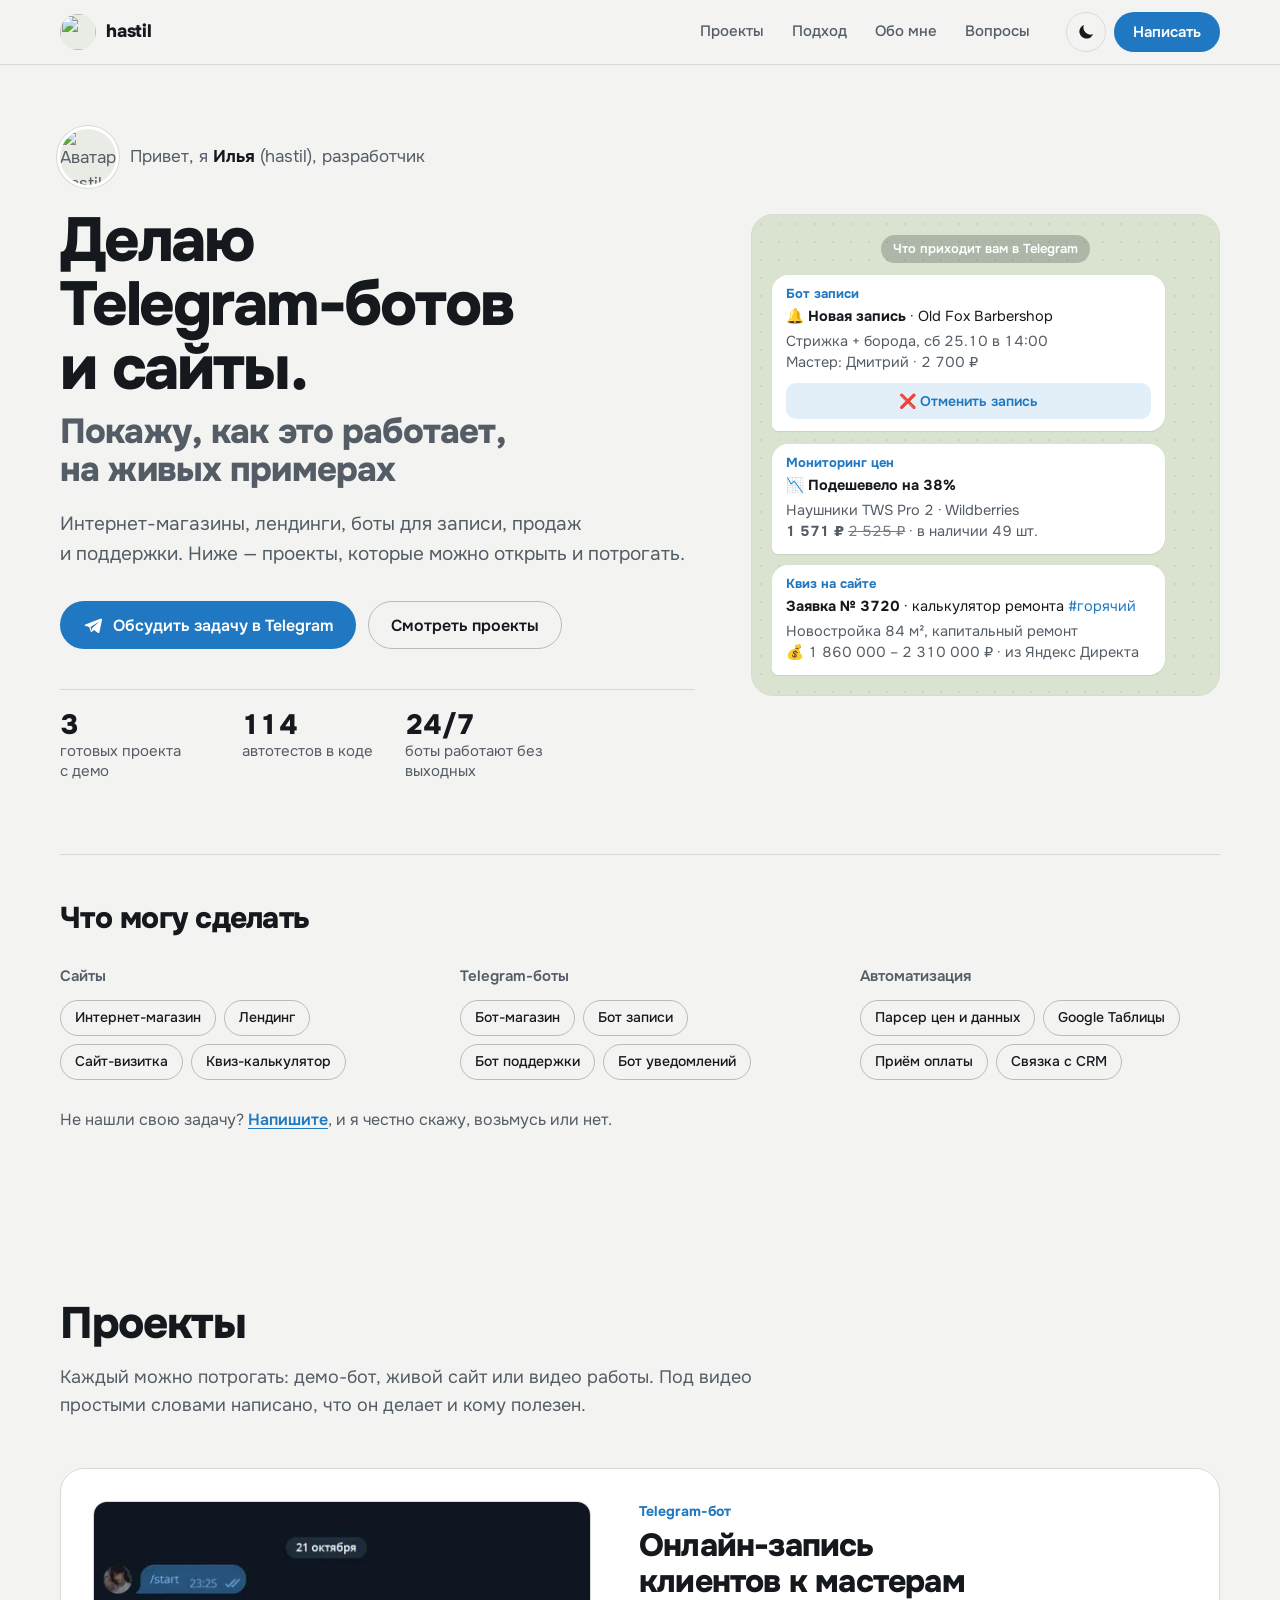
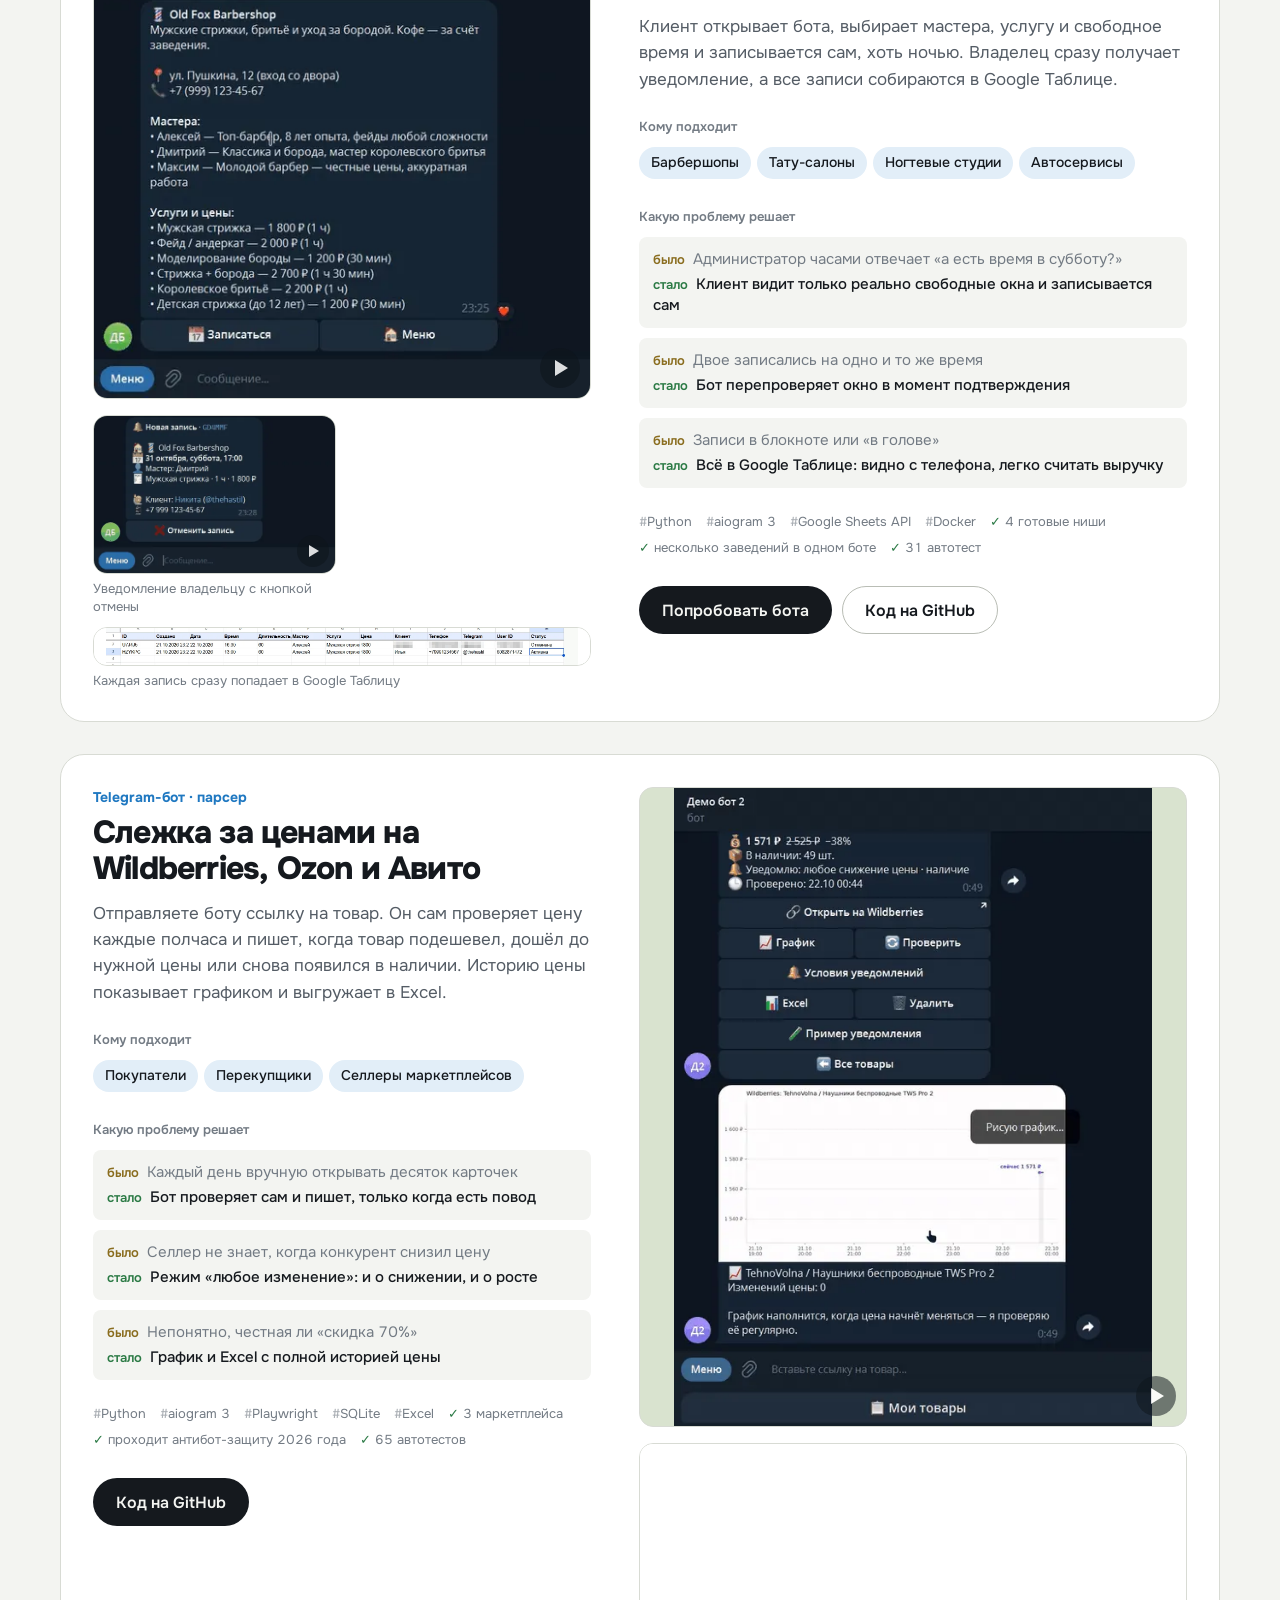
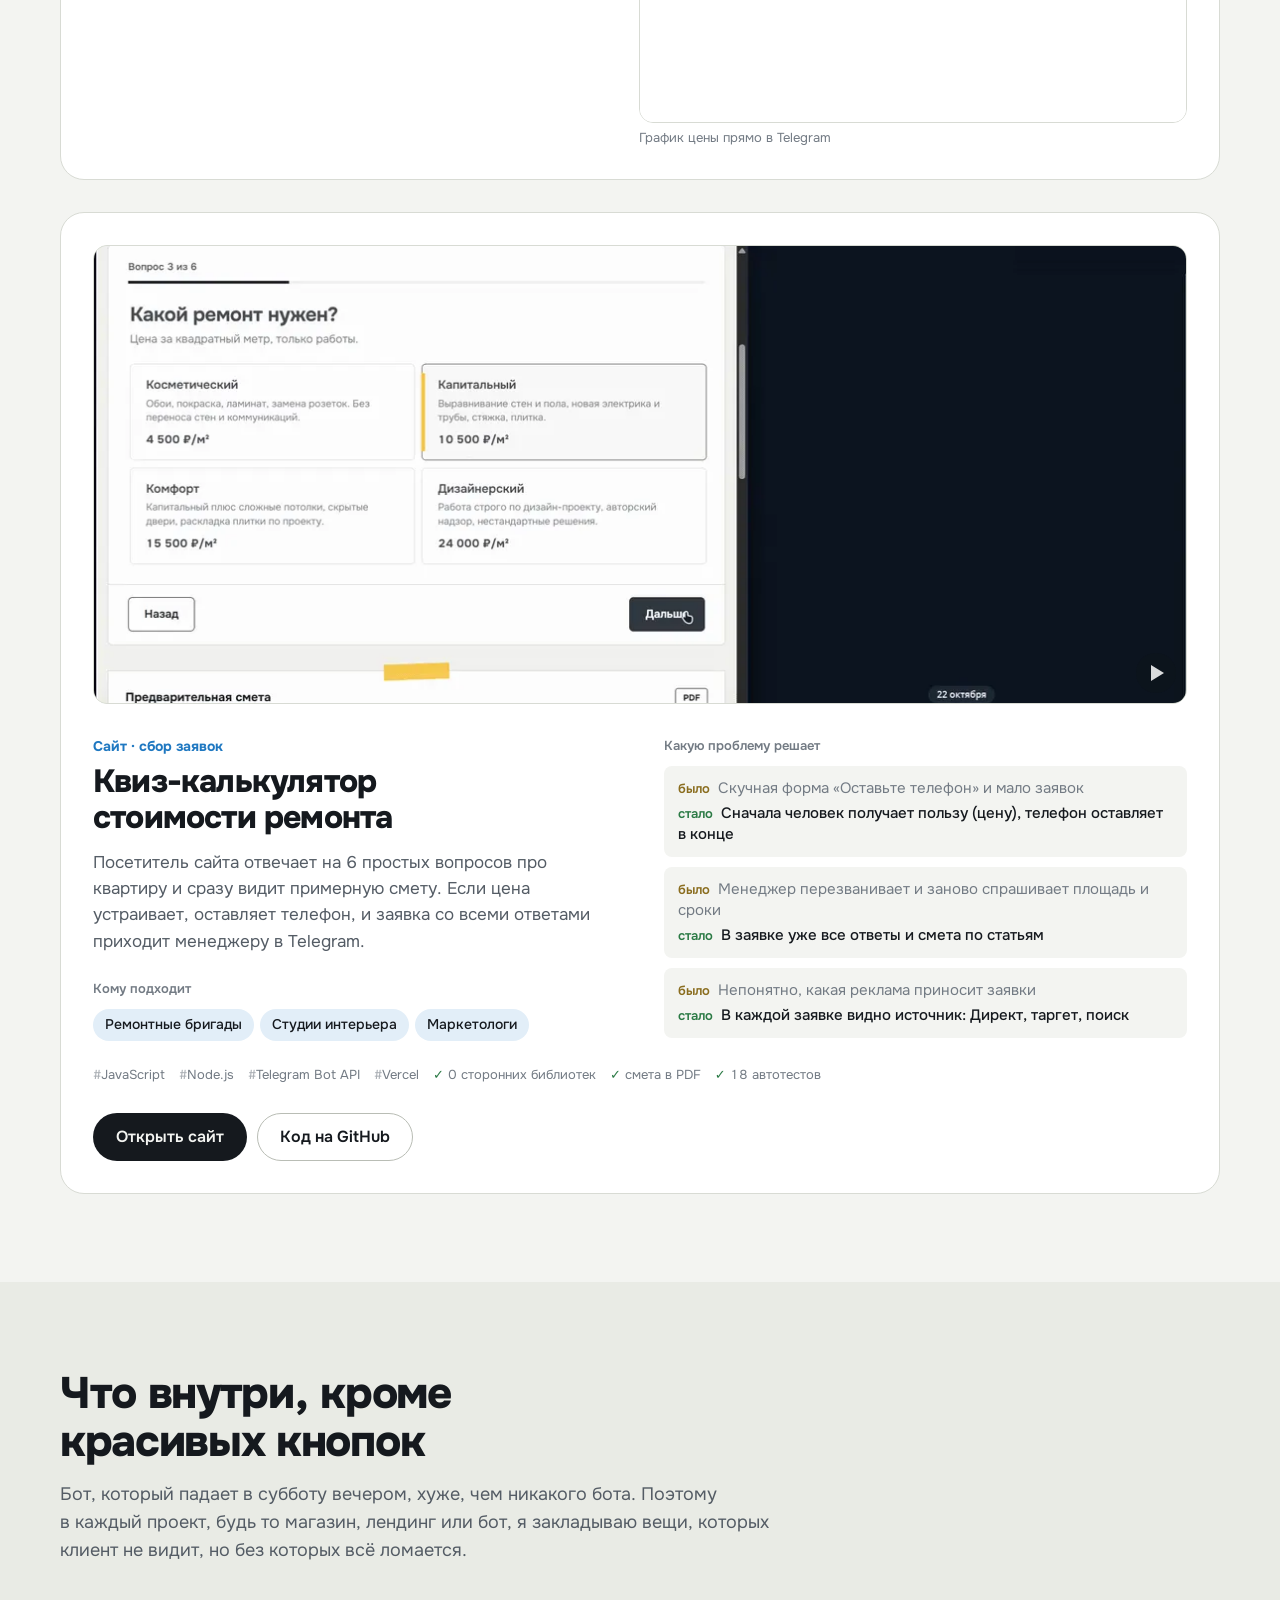
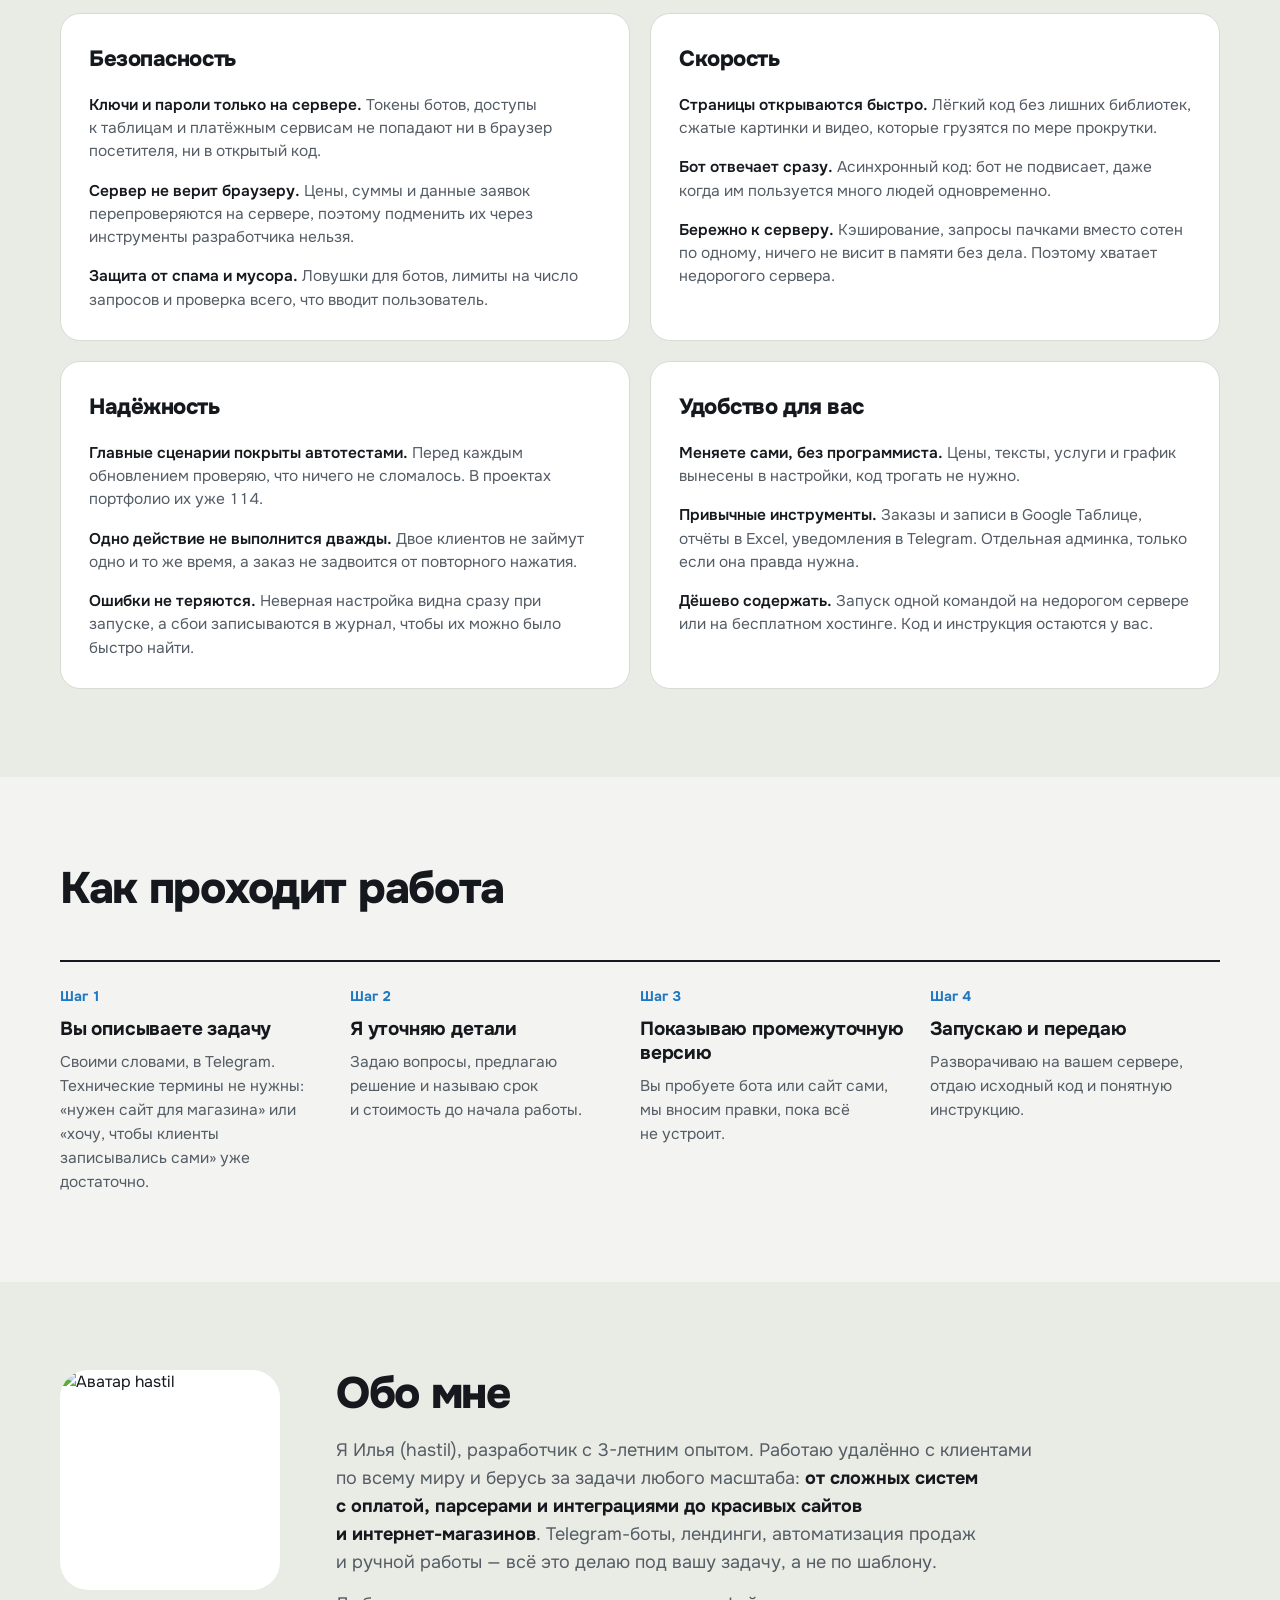
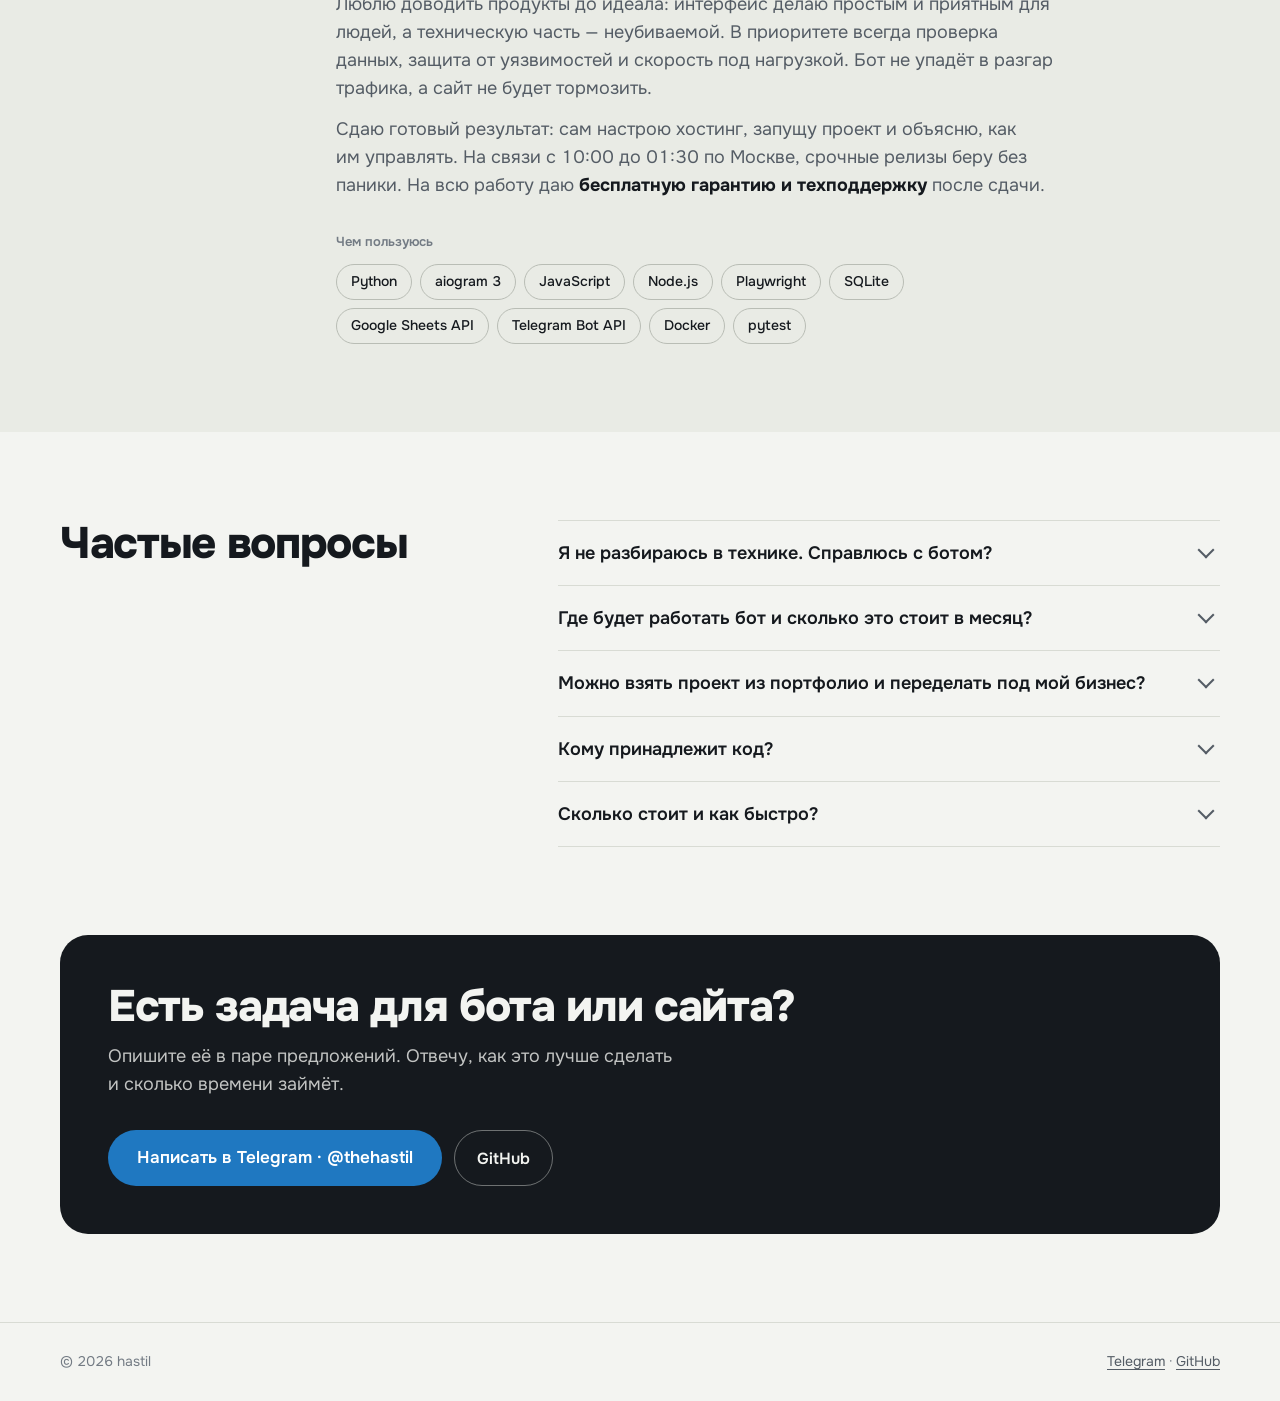
==== index.html @ c1250f4b "Портфолио: первая версия сайта Статичный сайт для GitHub Pages: первый экран, «Что могу сделать», пр" ====
<!doctype html>
<html lang="ru">
<head>
  <meta charset="utf-8">
  <meta name="viewport" content="width=device-width, initial-scale=1">
  <!-- GitHub Pages не даёт ставить заголовки, поэтому политика безопасности задаётся здесь.
       Скрипты, стили и шрифты только свои; картинки — свои и аватар с GitHub. -->
  <meta http-equiv="Content-Security-Policy" content="default-src 'self'; script-src 'self'; style-src 'self'; font-src 'self'; img-src 'self' https://avatars.githubusercontent.com data:; media-src 'self'; connect-src 'none'; object-src 'none'; base-uri 'self'; form-action 'none'">
  <meta name="referrer" content="strict-origin-when-cross-origin">

  <title>hastil — Telegram-боты и сайты на заказ</title>
  <meta name="description" content="Делаю Telegram-ботов и сайты под ключ: интернет-магазины, лендинги, боты для записи, продаж и поддержки, парсеры. Портфолио с живыми демо и исходным кодом.">
  <meta name="theme-color" content="#f3f4f1" media="(prefers-color-scheme: light)">
  <meta name="theme-color" content="#0f151c" media="(prefers-color-scheme: dark)">
  <meta name="color-scheme" content="light dark">
  <link rel="canonical" href="https://hastilkas.github.io/">
  <link rel="icon" href="favicon.svg" type="image/svg+xml">

  <meta property="og:type" content="website">
  <meta property="og:locale" content="ru_RU">
  <meta property="og:url" content="https://hastilkas.github.io/">
  <meta property="og:title" content="hastil — Telegram-боты и сайты на заказ">
  <meta property="og:description" content="Интернет-магазины, лендинги, боты для записи, продаж и поддержки. Проекты с живыми демо, которые можно открыть и потрогать.">
  <meta property="og:image" content="https://hastilkas.github.io/assets/img/og.png">
  <meta property="og:image:width" content="1200">
  <meta property="og:image:height" content="630">
  <meta name="twitter:card" content="summary_large_image">

  <script src="assets/js/theme.js"></script>
  <link rel="preload" href="assets/fonts/onest-cyrillic.woff2" as="font" type="font/woff2" crossorigin>
  <link rel="stylesheet" href="assets/css/style.css">
  <script src="assets/js/projects.js" defer></script>
  <script src="assets/js/main.js" defer></script>
</head>
<body>
  <a class="skip" href="#projects">Перейти к проектам</a>

  <header class="topbar">
    <div class="wrap topbar__inner">
      <a class="brand" href="#top" aria-label="hastil — в начало страницы">
        <img class="brand__avatar" src="https://avatars.githubusercontent.com/u/107832093?v=4&amp;s=96" width="36" height="36" alt="" decoding="async">
        <span>hastil</span>
      </a>
      <nav class="nav" aria-label="Разделы">
        <a href="#projects">Проекты</a>
        <a href="#approach">Подход</a>
        <a href="#about">Обо мне</a>
        <a href="#faq">Вопросы</a>
      </nav>
      <div class="topbar__actions">
        <button class="theme-toggle" type="button" aria-label="Переключить тему" title="Светлая / тёмная тема">
          <svg class="i-sun" viewBox="0 0 24 24" aria-hidden="true"><circle cx="12" cy="12" r="4.5"/><path d="M12 1.5v3M12 19.5v3M1.5 12h3M19.5 12h3M4.6 4.6l2.1 2.1M17.3 17.3l2.1 2.1M4.6 19.4l2.1-2.1M17.3 6.7l2.1-2.1"/></svg>
          <svg class="i-moon" viewBox="0 0 24 24" aria-hidden="true"><path d="M20.5 14.5A8.5 8.5 0 0 1 9.5 3.5a8.5 8.5 0 1 0 11 11z"/></svg>
        </button>
        <a class="btn btn--tg btn--sm" href="https://t.me/thehastil" target="_blank" rel="noopener">Написать</a>
      </div>
    </div>
  </header>

  <main id="top">
    <!-- ================= ПЕРВЫЙ ЭКРАН ================= -->
    <section class="hero wrap">
      <div class="hero__text">
        <p class="hero__hello">
          <img class="hero__avatar" src="https://avatars.githubusercontent.com/u/107832093?v=4&amp;s=160" width="56" height="56" alt="Аватар hastil на GitHub" decoding="async" fetchpriority="high">
          <span>Привет, я <b>Илья</b> (hastil), разработчик</span>
        </p>
        <h1>Делаю <span class="nowrap">Telegram-ботов</span> и&nbsp;сайты. <span class="hero__h1-note">Покажу, как это работает, на&nbsp;живых примерах</span></h1>
        <p class="hero__lead">Интернет-магазины, лендинги, боты для записи, продаж и&nbsp;поддержки. Ниже&nbsp;— проекты, которые можно открыть и&nbsp;потрогать.</p>
        <div class="hero__cta">
          <a class="btn btn--tg" href="https://t.me/thehastil" target="_blank" rel="noopener">
            <svg viewBox="0 0 24 24" aria-hidden="true"><path d="M21.4 4.2 2.9 11.3c-1.3.5-1.2 1.2-.2 1.5l4.7 1.5 1.8 5.6c.2.6.4.8.8.8.4 0 .6-.2.9-.5l2.3-2.2 4.8 3.5c.9.5 1.5.2 1.7-.8l3.1-14.6c.3-1.3-.5-1.9-1.4-1.5zM9 14.4l9.2-5.8c.4-.3.8-.1.5.2l-7.9 7.1-.3 3.3L9 14.4z"/></svg>
            Обсудить задачу в Telegram
          </a>
          <a class="btn btn--ghost" href="#projects">Смотреть проекты</a>
        </div>
        <ul class="hero__facts" aria-label="Коротко в цифрах">
          <li><b data-count="projects">3</b> <span data-label="projects">готовых проекта</span> с&nbsp;демо</li>
          <li><b data-count="tests">114</b> <span data-label="tests">автотестов</span> в&nbsp;коде</li>
          <li><b>24/7</b> боты работают без выходных</li>
        </ul>
      </div>

      <!-- Справа: что реально приходит владельцу бизнеса. Тексты взяты из проектов. -->
      <div class="hero__chat" aria-label="Примеры уведомлений, которые присылают мои проекты">
        <p class="chat__title">Что приходит вам в&nbsp;Telegram</p>
        <div class="bubble" data-from="Бот записи">
          <p><b>🔔 Новая запись</b> · Old Fox Barbershop</p>
          <p>Стрижка + борода, сб 25.10 в&nbsp;14:00<br>Мастер: Дмитрий · 2&nbsp;700&nbsp;₽</p>
          <span class="bubble__btn">❌ Отменить запись</span>
        </div>
        <div class="bubble" data-from="Мониторинг цен">
          <p><b>📉 Подешевело на&nbsp;38%</b></p>
          <p>Наушники TWS Pro 2 · Wildberries<br><b>1&nbsp;571&nbsp;₽</b> <s>2&nbsp;525&nbsp;₽</s> · в&nbsp;наличии 49&nbsp;шт.</p>
        </div>
        <div class="bubble" data-from="Квиз на сайте">
          <p><b>Заявка №&nbsp;3720</b> · калькулятор ремонта <span class="hash">#горячий</span></p>
          <p>Новостройка 84&nbsp;м², капитальный ремонт<br>💰 1&nbsp;860&nbsp;000 – 2&nbsp;310&nbsp;000&nbsp;₽ · из Яндекс Директа</p>
        </div>
      </div>
    </section>

    <!-- ================= ЧТО МОГУ СДЕЛАТЬ =================
         ✏️ Оставьте только то, что реально готовы делать. Новый пункт — ещё один <li>...</li>. -->
    <section class="services" aria-labelledby="services-title">
      <div class="wrap">
        <h2 id="services-title" class="services__title">Что могу сделать</h2>
        <div class="services__groups">
          <div class="services__group">
            <h3>Сайты</h3>
            <ul class="chips">
              <li>Интернет-магазин</li><li>Лендинг</li><li>Сайт-визитка</li><li>Квиз-калькулятор</li>
            </ul>
          </div>
          <div class="services__group">
            <h3>Telegram-боты</h3>
            <ul class="chips">
              <li>Бот-магазин</li><li>Бот записи</li><li>Бот поддержки</li><li>Бот уведомлений</li>
            </ul>
          </div>
          <div class="services__group">
            <h3>Автоматизация</h3>
            <ul class="chips">
              <li>Парсер цен и данных</li><li>Google Таблицы</li><li>Приём оплаты</li><li>Связка с CRM</li>
            </ul>
          </div>
        </div>
        <p class="services__note">Не нашли свою задачу? <a href="https://t.me/thehastil" target="_blank" rel="noopener">Напишите</a>, и&nbsp;я честно скажу, возьмусь или нет.</p>
      </div>
    </section>

    <!-- ================= ПРОЕКТЫ =================
         Карточки собираются из файла assets/js/projects.js.
         Чтобы добавить проект, допишите его туда — здесь ничего менять не нужно. -->
    <section class="section" id="projects" aria-labelledby="projects-title">
      <div class="wrap">
        <div class="section__head">
          <h2 id="projects-title">Проекты</h2>
          <p>Каждый можно потрогать: демо-бот, живой сайт или видео работы. Под видео простыми словами написано, что он делает и&nbsp;кому полезен.</p>
        </div>
        <div class="filters" role="group" aria-label="Фильтр проектов" hidden></div>
        <div class="projects" data-projects></div>
        <noscript>
          <p class="noscript">Список проектов показывается с&nbsp;помощью JavaScript. Все проекты также есть на&nbsp;<a href="https://github.com/hastilkas?tab=repositories">моём GitHub</a>.</p>
        </noscript>
      </div>
    </section>

    <!-- ================= ПОДХОД: как устроен любой мой проект =================
         ✏️ Пункты общие для всех проектов. Формулировки можно менять под себя. -->
    <section class="section section--alt" id="approach" aria-labelledby="approach-title">
      <div class="wrap">
        <div class="section__head">
          <h2 id="approach-title">Что внутри, кроме красивых кнопок</h2>
          <p>Бот, который падает в&nbsp;субботу вечером, хуже, чем никакого бота. Поэтому в&nbsp;каждый проект, будь то магазин, лендинг или бот, я&nbsp;закладываю вещи, которых клиент не&nbsp;видит, но&nbsp;без которых всё ломается.</p>
        </div>

        <div class="pillars">
          <article class="pillar">
            <h3>Безопасность</h3>
            <ul>
              <li><b>Ключи и&nbsp;пароли только на&nbsp;сервере.</b> Токены ботов, доступы к&nbsp;таблицам и&nbsp;платёжным сервисам не&nbsp;попадают ни&nbsp;в&nbsp;браузер посетителя, ни&nbsp;в&nbsp;открытый код.</li>
              <li><b>Сервер не&nbsp;верит браузеру.</b> Цены, суммы и&nbsp;данные заявок перепроверяются на&nbsp;сервере, поэтому подменить их через инструменты разработчика нельзя.</li>
              <li><b>Защита от&nbsp;спама и&nbsp;мусора.</b> Ловушки для ботов, лимиты на&nbsp;число запросов и&nbsp;проверка всего, что вводит пользователь.</li>
            </ul>
          </article>

          <article class="pillar">
            <h3>Скорость</h3>
            <ul>
              <li><b>Страницы открываются быстро.</b> Лёгкий код без лишних библиотек, сжатые картинки и&nbsp;видео, которые грузятся по&nbsp;мере прокрутки.</li>
              <li><b>Бот отвечает сразу.</b> Асинхронный код: бот не&nbsp;подвисает, даже когда им&nbsp;пользуется много людей одновременно.</li>
              <li><b>Бережно к&nbsp;серверу.</b> Кэширование, запросы пачками вместо сотен по&nbsp;одному, ничего не&nbsp;висит в&nbsp;памяти без дела. Поэтому хватает недорогого сервера.</li>
            </ul>
          </article>

          <article class="pillar">
            <h3>Надёжность</h3>
            <ul>
              <li><b>Главные сценарии покрыты автотестами.</b> Перед каждым обновлением проверяю, что ничего не&nbsp;сломалось. В&nbsp;проектах портфолио их&nbsp;уже <span data-count="tests">114</span>.</li>
              <li><b>Одно действие не&nbsp;выполнится дважды.</b> Двое клиентов не&nbsp;займут одно и&nbsp;то&nbsp;же время, а&nbsp;заказ не&nbsp;задвоится от&nbsp;повторного нажатия.</li>
              <li><b>Ошибки не&nbsp;теряются.</b> Неверная настройка видна сразу при запуске, а&nbsp;сбои записываются в&nbsp;журнал, чтобы их можно было быстро найти.</li>
            </ul>
          </article>

          <article class="pillar">
            <h3>Удобство для вас</h3>
            <ul>
              <li><b>Меняете сами, без программиста.</b> Цены, тексты, услуги и&nbsp;график вынесены в&nbsp;настройки, код трогать не&nbsp;нужно.</li>
              <li><b>Привычные инструменты.</b> Заказы и&nbsp;записи в&nbsp;Google Таблице, отчёты в&nbsp;Excel, уведомления в&nbsp;Telegram. Отдельная админка, только если она правда нужна.</li>
              <li><b>Дёшево содержать.</b> Запуск одной командой на&nbsp;недорогом сервере или на&nbsp;бесплатном хостинге. Код и&nbsp;инструкция остаются у&nbsp;вас.</li>
            </ul>
          </article>
        </div>
      </div>
    </section>

    <!-- ================= КАК ПРОХОДИТ РАБОТА =================
         ✏️ Проверьте, что шаги совпадают с тем, как вы реально работаете. -->
    <section class="section" id="process" aria-labelledby="process-title">
      <div class="wrap">
        <div class="section__head">
          <h2 id="process-title">Как проходит работа</h2>
        </div>
        <ol class="steps">
          <li><h3>Вы описываете задачу</h3><p>Своими словами, в&nbsp;Telegram. Технические термины не&nbsp;нужны: «нужен сайт для магазина» или «хочу, чтобы клиенты записывались сами» уже достаточно.</p></li>
          <li><h3>Я уточняю детали</h3><p>Задаю вопросы, предлагаю решение и&nbsp;называю срок и&nbsp;стоимость до&nbsp;начала работы.</p></li>
          <li><h3>Показываю промежуточную версию</h3><p>Вы пробуете бота или сайт сами, мы&nbsp;вносим правки, пока всё не&nbsp;устроит.</p></li>
          <li><h3>Запускаю и&nbsp;передаю</h3><p>Разворачиваю на&nbsp;вашем сервере, отдаю исходный код и&nbsp;понятную инструкцию.</p></li>
        </ol>
      </div>
    </section>

    <!-- ================= ОБО МНЕ =================
         ✏️ ВАШ ТЕКСТ. Замените абзацы внутри <div class="about__text"> на свои.
         Каждый абзац — в отдельном <p>...</p>. Жирный текст: <b>...</b>. -->
    <section class="section section--alt" id="about" aria-labelledby="about-title">
      <div class="wrap about">
        <img class="about__avatar" src="https://avatars.githubusercontent.com/u/107832093?v=4&amp;s=440" width="220" height="220" alt="Аватар hastil" loading="lazy" decoding="async">
        <div class="about__body">
          <h2 id="about-title">Обо мне</h2>
          <div class="about__text">
            <!-- ✏️ НАЧАЛО ТЕКСТА -->
            <p>Я Илья (hastil), разработчик с&nbsp;3-летним опытом. Работаю удалённо с&nbsp;клиентами по&nbsp;всему миру и&nbsp;берусь за&nbsp;задачи любого масштаба: <b>от&nbsp;сложных систем с&nbsp;оплатой, парсерами и&nbsp;интеграциями до&nbsp;красивых сайтов и&nbsp;<span class="nowrap">интернет-магазинов</span></b>. Telegram-боты, лендинги, автоматизация продаж и&nbsp;ручной работы&nbsp;— всё это делаю под вашу задачу, а&nbsp;не&nbsp;по&nbsp;шаблону.</p>
            <p>Люблю доводить продукты до&nbsp;идеала: интерфейс делаю простым и&nbsp;приятным для людей, а&nbsp;техническую часть&nbsp;— неубиваемой. В&nbsp;приоритете всегда проверка данных, защита от&nbsp;уязвимостей и&nbsp;скорость под нагрузкой. Бот не&nbsp;упадёт в&nbsp;разгар трафика, а&nbsp;сайт не&nbsp;будет тормозить.</p>
            <p>Сдаю готовый результат: сам настрою хостинг, запущу проект и&nbsp;объясню, как им&nbsp;управлять. На&nbsp;связи с&nbsp;10:00 до&nbsp;01:30 по&nbsp;Москве, срочные релизы беру без паники. На&nbsp;всю работу даю <b>бесплатную гарантию и&nbsp;техподдержку</b> после сдачи.</p>
            <!-- ✏️ КОНЕЦ ТЕКСТА -->
          </div>
          <p class="about__label">Чем пользуюсь</p>
          <ul class="chips" aria-label="Технологии">
            <li>Python</li><li>aiogram 3</li><li>JavaScript</li><li>Node.js</li><li>Playwright</li><li>SQLite</li><li>Google Sheets API</li><li>Telegram Bot API</li><li>Docker</li><li>pytest</li>
          </ul>
        </div>
      </div>
    </section>

    <!-- ================= ВОПРОСЫ =================
         ✏️ Ответы можно поменять. Новый вопрос — скопируйте блок <details>...</details>. -->
    <section class="section" id="faq" aria-labelledby="faq-title">
      <div class="wrap faq">
        <h2 id="faq-title">Частые вопросы</h2>
        <div class="faq__list">
          <details>
            <summary>Я не разбираюсь в технике. Справлюсь с ботом?</summary>
            <p>Да. Бот управляется кнопками прямо в&nbsp;Telegram, записи лежат в&nbsp;обычной Google Таблице, отчёты открываются в&nbsp;Excel. Покажу, как всё устроено, и&nbsp;оставлю инструкцию.</p>
          </details>
          <details>
            <summary>Где будет работать бот и сколько это стоит в месяц?</summary>
            <p>На&nbsp;арендованном сервере (VPS). Боту записи хватает самого дешёвого тарифа, мониторингу цен нужен сервер от&nbsp;1&nbsp;ГБ памяти. Сайт-квиз можно разместить бесплатно на&nbsp;Vercel.</p>
          </details>
          <details>
            <summary>Можно взять проект из портфолио и переделать под мой бизнес?</summary>
            <p>Да, так даже быстрее. Бот записи перенастраивается под другую нишу одним файлом с&nbsp;мастерами, услугами и&nbsp;графиком. В&nbsp;квизе меняются вопросы и&nbsp;цены в&nbsp;конфиге.</p>
          </details>
          <details>
            <summary>Кому принадлежит код?</summary>
            <p>Вам. После оплаты передаю исходный код и&nbsp;инструкцию по&nbsp;запуску. Посмотреть, как код написан, можно уже сейчас: у&nbsp;каждого проекта есть ссылка на&nbsp;GitHub.</p>
          </details>
          <details>
            <summary>Сколько стоит и как быстро?</summary>
            <p>Зависит от&nbsp;задачи. Напишите в&nbsp;Telegram, что нужно сделать, и&nbsp;после пары уточняющих вопросов я&nbsp;назову цену и&nbsp;срок.</p>
          </details>
        </div>
      </div>
    </section>

    <!-- ================= ФИНАЛЬНЫЙ ПРИЗЫВ ================= -->
    <section class="cta" aria-labelledby="cta-title">
      <div class="wrap cta__inner">
        <div>
          <h2 id="cta-title">Есть задача для бота или сайта?</h2>
          <p>Опишите её в&nbsp;паре предложений. Отвечу, как это лучше сделать и&nbsp;сколько времени займёт.</p>
        </div>
        <div class="cta__buttons">
          <a class="btn btn--tg btn--lg" href="https://t.me/thehastil" target="_blank" rel="noopener">Написать в Telegram · @thehastil</a>
          <a class="btn btn--ghost" href="https://github.com/hastilkas" target="_blank" rel="noopener">GitHub</a>
        </div>
      </div>
    </section>
  </main>

  <footer class="footer">
    <div class="wrap footer__inner">
      <span>© <span data-year>2026</span> hastil</span>
      <span><a href="https://t.me/thehastil" target="_blank" rel="noopener">Telegram</a> · <a href="https://github.com/hastilkas" target="_blank" rel="noopener">GitHub</a></span>
    </div>
  </footer>

  <dialog class="lightbox" aria-label="Просмотр изображения">
    <button class="lightbox__close" type="button" aria-label="Закрыть">✕</button>
    <img alt="">
    <p class="lightbox__caption"></p>
  </dialog>
</body>
</html>
---- assets/css/style.css ----
/* Портфолио hastil.
   Палитра из Telegram, где живут все проекты: светлый фон с бумажным оттенком,
   графитовый текст, синий Telegram для действий. Тёмная тема — под тёмный Telegram. */

@font-face {
  font-family: 'Onest';
  font-style: normal;
  font-weight: 400 800;
  font-display: swap;
  src: url('../fonts/onest-cyrillic.woff2') format('woff2');
  unicode-range: U+0301, U+0400-045F, U+0490-0491, U+04B0-04B1, U+2116;
}
@font-face {
  font-family: 'Onest';
  font-style: normal;
  font-weight: 400 800;
  font-display: swap;
  src: url('../fonts/onest-latin.woff2') format('woff2');
  unicode-range: U+0000-00FF, U+0131, U+0152-0153, U+02BB-02BC, U+02C6, U+02DA, U+02DC, U+0304, U+0308, U+0329, U+2000-206F, U+20AC, U+2122, U+2191, U+2193, U+2212, U+2215, U+FEFF, U+FFFD;
}

:root {
  --bg: #f3f4f1;
  --bg-alt: #e9ebe5;
  --surface: #ffffff;
  --ink: #15191e;
  --ink-2: #545c65;
  --ink-3: #737b84;
  --line: #d8dbd4;
  --line-strong: #b9bdb5;
  --tg: #1f78c1;
  --tg-hover: #1a68a8;
  --tg-soft: #e2eef8;
  --bubble: #ffffff;
  --bubble-out: #e1f3d2;
  --chat-bg: #d9e3cf;
  --ok: #2b7a45;
  --was: #8a6d1f;
  --marker: #f4c21b;
  --shadow: 0 1px 2px rgba(20, 25, 30, .06), 0 8px 24px -12px rgba(20, 25, 30, .18);

  --radius: 14px;
  --radius-sm: 8px;
  --font: 'Onest', system-ui, -apple-system, 'Segoe UI', Roboto, sans-serif;
  --ease: cubic-bezier(.2, .7, .2, 1);
  color-scheme: light;
}

@media (prefers-color-scheme: dark) {
  :root:not([data-theme="light"]) {
    --bg: #0f151c;
    --bg-alt: #131b24;
    --surface: #17212b;
    --ink: #e9eef3;
    --ink-2: #a3afbb;
    --ink-3: #8794a1;
    --line: #243140;
    --line-strong: #364657;
    --tg: #2b82c9;
    --tg-hover: #3a90d6;
    --tg-soft: #1b2d3f;
    --bubble: #22303f;
    --bubble-out: #2b5278;
    --chat-bg: #172331;
    --ok: #6cc88a;
    --was: #d9b45a;
    --shadow: 0 1px 2px rgba(0, 0, 0, .3), 0 10px 30px -12px rgba(0, 0, 0, .6);
    color-scheme: dark;
  }
}
:root[data-theme="dark"] {
  --bg: #0f151c;
  --bg-alt: #131b24;
  --surface: #17212b;
  --ink: #e9eef3;
  --ink-2: #a3afbb;
  --ink-3: #8794a1;
  --line: #243140;
  --line-strong: #364657;
  --tg: #2b82c9;
  --tg-hover: #3a90d6;
  --tg-soft: #1b2d3f;
  --bubble: #22303f;
  --bubble-out: #2b5278;
  --chat-bg: #172331;
  --ok: #6cc88a;
  --was: #d9b45a;
  --shadow: 0 1px 2px rgba(0, 0, 0, .3), 0 10px 30px -12px rgba(0, 0, 0, .6);
  color-scheme: dark;
}

/* ---------- база ---------- */

*, *::before, *::after { box-sizing: border-box; }

html { -webkit-text-size-adjust: 100%; scroll-behavior: smooth; scroll-padding-top: 80px; }
@media (prefers-reduced-motion: reduce) { html { scroll-behavior: auto; } }

body {
  margin: 0;
  background: var(--bg);
  color: var(--ink);
  font: 400 16px/1.55 var(--font);
  font-variant-numeric: tabular-nums;
  text-rendering: optimizeLegibility;
  -webkit-font-smoothing: antialiased;
  overflow-x: hidden;
}

h1, h2, h3, p, ul, ol, figure { margin: 0; }
ul, ol { padding: 0; list-style: none; }
img, video { display: block; max-width: 100%; height: auto; }
a { color: inherit; }
button { font: inherit; color: inherit; cursor: pointer; }
[hidden] { display: none !important; }
.nowrap { white-space: nowrap; }

:focus-visible { outline: 3px solid var(--tg); outline-offset: 3px; border-radius: 4px; }

.wrap { width: min(1160px, 100% - 32px); margin-inline: auto; }

.skip {
  position: absolute; left: 16px; top: -60px; z-index: 100;
  padding: 10px 16px; border-radius: var(--radius-sm);
  background: var(--ink); color: var(--bg); text-decoration: none; font-weight: 600;
}
.skip:focus { top: 12px; }

/* ---------- кнопки ---------- */

.btn {
  display: inline-flex; align-items: center; justify-content: center; gap: 10px;
  min-height: 48px; padding: 12px 22px;
  border: 1px solid transparent; border-radius: 999px;
  font-weight: 600; font-size: 16px; line-height: 1.2;
  text-decoration: none; white-space: nowrap;
  transition: background-color .2s var(--ease), border-color .2s var(--ease), transform .2s var(--ease);
}
.btn:active { transform: translateY(1px); }
.btn svg { width: 20px; height: 20px; fill: currentColor; flex: none; }
.btn--tg { background: var(--tg); color: #fff; }
.btn--tg:hover { background: var(--tg-hover); }
.btn--dark { background: var(--ink); color: var(--bg); }
.btn--dark:hover { background: var(--ink-2); }
.btn--ghost { border-color: var(--line-strong); color: var(--ink); background: transparent; }
.btn--ghost:hover { border-color: var(--ink); }
.btn--sm { min-height: 40px; padding: 8px 18px; font-size: 15px; }
.btn--lg { min-height: 56px; padding: 14px 28px; font-size: 17px; }

/* ---------- шапка ---------- */

.topbar {
  position: sticky; top: 0; z-index: 50;
  background: color-mix(in srgb, var(--bg) 86%, transparent);
  -webkit-backdrop-filter: saturate(1.4) blur(12px);
  backdrop-filter: saturate(1.4) blur(12px);
  border-bottom: 1px solid var(--line);
}
@supports not (background: color-mix(in srgb, red 50%, blue)) {
  .topbar { background: var(--bg); }
}
.topbar__inner { display: flex; align-items: center; gap: 24px; min-height: 64px; }

.brand { display: flex; align-items: center; gap: 10px; text-decoration: none; font-weight: 800; font-size: 18px; letter-spacing: -.01em; }
.brand__avatar { width: 36px; height: 36px; border-radius: 50%; background: var(--bg-alt); }

.nav { display: flex; gap: 4px; margin-left: auto; }
.nav a {
  padding: 8px 12px; border-radius: 999px;
  color: var(--ink-2); text-decoration: none; font-weight: 500; font-size: 15px;
}
.nav a:hover { color: var(--ink); background: var(--bg-alt); }

.topbar__actions { display: flex; align-items: center; gap: 8px; }

.theme-toggle {
  display: grid; place-items: center;
  width: 40px; height: 40px; padding: 0;
  border: 1px solid var(--line); border-radius: 50%; background: transparent;
}
.theme-toggle:hover { border-color: var(--line-strong); }
.theme-toggle svg { width: 20px; height: 20px; fill: none; stroke: var(--ink); stroke-width: 1.8; stroke-linecap: round; }
.theme-toggle .i-moon { fill: var(--ink); stroke: none; }
.i-sun { display: none; }
:root[data-theme="dark"] .i-sun { display: block; }
:root[data-theme="dark"] .i-moon { display: none; }
@media (prefers-color-scheme: dark) {
  :root:not([data-theme="light"]) .i-sun { display: block; }
  :root:not([data-theme="light"]) .i-moon { display: none; }
}

/* ---------- первый экран ---------- */

.hero {
  display: grid;
  grid-template-columns: minmax(0, 1.15fr) minmax(0, .85fr);
  gap: 56px;
  align-items: center;
  padding: 64px 0 72px;
}

.hero__hello { display: flex; align-items: center; gap: 14px; font-size: 17px; color: var(--ink-2); }
.hero__hello b { color: var(--ink); }
.hero__avatar { width: 56px; height: 56px; border-radius: 50%; background: var(--bg-alt); box-shadow: 0 0 0 3px var(--surface), 0 0 0 4px var(--line); }

.hero h1 {
  margin-top: 24px;
  font-size: clamp(36px, 5.2vw, 62px);
  line-height: 1.03;
  font-weight: 800;
  letter-spacing: -.035em;
  text-wrap: balance;
}
.hero__lead { margin-top: 20px; max-width: 50ch; font-size: clamp(17px, 1.6vw, 19px); color: var(--ink-2); text-wrap: pretty; }

.hero__cta { display: flex; flex-wrap: wrap; gap: 12px; margin-top: 32px; }

.hero__facts {
  display: flex; flex-wrap: wrap; gap: 12px 32px;
  margin-top: 40px; padding-top: 20px;
  border-top: 1px solid var(--line);
  color: var(--ink-2); font-size: 15px;
}
.hero__facts li { max-width: 15ch; line-height: 1.35; }
.hero__facts b { display: block; color: var(--ink); font-size: 28px; font-weight: 800; letter-spacing: -.02em; line-height: 1.1; }

.hero__h1-note { display: block; margin-top: 12px; color: var(--ink-2); font-size: .56em; line-height: 1.12; letter-spacing: -.025em; }

/* чат с уведомлениями */
.hero__chat {
  position: relative;
  display: flex; flex-direction: column; gap: 12px;
  padding: 20px;
  border-radius: 22px;
  border: 1px solid var(--line);
  background-color: var(--chat-bg);
  background-image: radial-gradient(color-mix(in srgb, var(--ink) 7%, transparent) 1px, transparent 1.5px);
  background-size: 18px 18px;
}
.chat__title {
  align-self: center;
  padding: 4px 12px; border-radius: 999px;
  background: color-mix(in srgb, var(--ink) 22%, transparent);
  color: #fff; font-size: 13px; font-weight: 600;
}
.bubble {
  position: relative;
  max-width: 92%;
  padding: 10px 14px 12px;
  border-radius: 16px 16px 16px 6px;
  background: var(--bubble);
  box-shadow: 0 1px 1px rgba(0, 0, 0, .08);
  font-size: 14.5px; line-height: 1.45;
}
.bubble::before {
  content: attr(data-from);
  display: block; margin-bottom: 2px;
  color: var(--tg); font-weight: 700; font-size: 13px;
}
.bubble p + p { margin-top: 4px; color: var(--ink-2); }
.bubble s { color: var(--ink-3); }
.bubble__btn {
  display: block; margin-top: 10px; padding: 8px;
  border-radius: 10px; background: var(--tg-soft); color: var(--tg);
  text-align: center; font-weight: 600; font-size: 14px;
}
.hash { color: var(--tg); }

@media (prefers-reduced-motion: no-preference) {
  .bubble { animation: pop .5s var(--ease) both; }
  .bubble:nth-child(2) { animation-delay: .1s; }
  .bubble:nth-child(3) { animation-delay: .45s; }
  .bubble:nth-child(4) { animation-delay: .8s; }
}
@keyframes pop {
  from { opacity: 0; transform: translateY(12px) scale(.98); }
  to { opacity: 1; transform: none; }
}

/* ---------- что могу сделать ---------- */

.services { padding: 0 0 80px; }
.services .wrap { padding-top: 40px; border-top: 1px solid var(--line); }
.services__title { font-size: clamp(24px, 2.6vw, 30px); font-weight: 800; letter-spacing: -.025em; }
.services__groups { display: grid; grid-template-columns: repeat(3, minmax(0, 1fr)); gap: 24px 40px; margin-top: 24px; }
.services__group h3 { margin-bottom: 12px; font-size: 15px; font-weight: 600; color: var(--ink-2); }
.services__note { margin-top: 28px; color: var(--ink-2); font-size: 16px; }
.services__note a { color: var(--tg); font-weight: 600; text-underline-offset: 3px; }

/* ---------- секции ---------- */

.section { padding: 88px 0; }
.section--alt { background: var(--bg-alt); }

.section__head { max-width: 720px; margin-bottom: 48px; }
.section__head h2, .faq h2, .about h2, .cta h2 {
  font-size: clamp(30px, 3.6vw, 44px);
  line-height: 1.08; font-weight: 800; letter-spacing: -.03em;
  text-wrap: balance;
}
.section__head p { margin-top: 16px; font-size: 18px; color: var(--ink-2); text-wrap: pretty; }

/* ---------- фильтр ---------- */

.filters { display: flex; flex-wrap: wrap; gap: 8px; margin: -24px 0 32px; }
.filter {
  min-height: 40px; padding: 8px 16px;
  border: 1px solid var(--line-strong); border-radius: 999px; background: transparent;
  font-weight: 500; font-size: 15px;
}
.filter:hover { border-color: var(--ink); }
.filter[aria-pressed="true"] { background: var(--ink); border-color: var(--ink); color: var(--bg); }

/* ---------- проекты ---------- */

.projects { display: flex; flex-direction: column; gap: 32px; }

.project {
  display: grid;
  grid-template-columns: minmax(0, 1fr) minmax(0, 1.1fr);
  gap: 48px;
  align-items: start;
  padding: 32px;
  border: 1px solid var(--line);
  border-radius: 24px;
  background: var(--surface);
}
.project--flip .project__visual { order: 2; }
.project--wide { grid-template-columns: minmax(0, 1fr); gap: 32px; }
.project--wide .project__visual { order: 0; }
.project--wide .project__body {
  display: grid;
  grid-template-columns: minmax(0, 1fr) minmax(0, 1fr);
  column-gap: 48px;
}
.project--wide .project__kind,
.project--wide .project__title,
.project--wide .project__simple { grid-column: 1; }
.project--wide .project__audience { grid-column: 1; }
.project--wide .results { grid-column: 2; grid-row: 1 / span 5; margin-top: 0; }
.project--wide .project__meta,
.project--wide .project__links { grid-column: 1 / -1; }

.project__visual { display: flex; flex-direction: column; gap: 16px; position: sticky; top: 88px; }
.project--wide .project__visual { position: static; }

.media {
  position: relative;
  overflow: hidden;
  border-radius: var(--radius);
  background: var(--chat-bg);
  border: 1px solid var(--line);
}
.media video, .media img { width: 100%; height: 100%; object-fit: cover; }
.media video { cursor: zoom-in; }
.media video:fullscreen { object-fit: contain; background: #000; cursor: auto; }
.project:not(.project--wide) > .project__visual > .media { max-height: 640px; }
.project:not(.project--wide) > .project__visual > .media video { object-fit: contain; }

.media__toggle {
  position: absolute; right: 10px; bottom: 10px;
  width: 40px; height: 40px; padding: 0;
  border: 0; border-radius: 50%;
  background: rgba(15, 21, 28, .62); color: #fff;
  opacity: .85; transition: opacity .2s;
}
.media__toggle:hover, .media__toggle:focus-visible { opacity: 1; }
.media__toggle::before {
  content: ''; display: block; margin: auto;
  width: 0; height: 0; margin-left: 15px;
  border-style: solid; border-width: 8px 0 8px 13px;
  border-color: transparent transparent transparent #fff;
}
.media__toggle[data-state="playing"]::before {
  width: 12px; height: 14px; margin-left: 14px;
  border: 0; border-left: 4px solid #fff; border-right: 4px solid #fff;
}
.media--small .media__toggle { width: 32px; height: 32px; right: 6px; bottom: 6px; }
.media--small .media__toggle::before { margin-left: 12px; border-width: 6px 0 6px 10px; }
.media--small .media__toggle[data-state="playing"]::before { width: 10px; height: 12px; margin-left: 11px; border-width: 0 3px; }

.media--zoom { cursor: zoom-in; }
.media--zoom img { transition: transform .4s var(--ease); }
.media--zoom:hover img { transform: scale(1.02); }

.gallery { display: grid; grid-template-columns: repeat(auto-fit, minmax(180px, 1fr)); gap: 12px; }
.gallery__item--full { grid-column: 1 / -1; }
.gallery__item figcaption { margin-top: 6px; font-size: 13px; color: var(--ink-3); line-height: 1.35; }
.gallery .media img { object-fit: contain; background: #fff; }

.project__kind { color: var(--tg); font-weight: 700; font-size: 14px; }
.project__title {
  margin-top: 6px;
  font-size: clamp(24px, 2.6vw, 32px); line-height: 1.12;
  font-weight: 800; letter-spacing: -.025em; text-wrap: balance;
}
.project__simple { margin-top: 14px; font-size: 17px; color: var(--ink-2); text-wrap: pretty; }

.project__label { display: block; margin-bottom: 10px; font-size: 13px; font-weight: 600; color: var(--ink-3); }

.project__audience { margin-top: 24px; }
.tags { display: flex; flex-wrap: wrap; gap: 6px; }
.tag {
  padding: 5px 12px; border-radius: 999px;
  background: var(--tg-soft); color: var(--ink);
  font-size: 14px; font-weight: 500;
}

.results { margin-top: 28px; }
.results ul { display: flex; flex-direction: column; gap: 10px; }
.results li {
  display: grid; gap: 4px;
  padding: 12px 14px;
  border-radius: var(--radius-sm);
  background: var(--bg);
  font-size: 15px; line-height: 1.4;
}
.results__before { color: var(--ink-3); }
.results__before::before { content: 'было  '; white-space: pre; font-weight: 600; color: var(--was); font-size: 13px; }
.results__after { color: var(--ink); font-weight: 500; }
.results__after::before { content: 'стало  '; white-space: pre; font-weight: 600; color: var(--ok); font-size: 13px; }

.project__meta { margin-top: 24px; }
.tech { display: flex; flex-wrap: wrap; gap: 6px 14px; font-size: 13px; color: var(--ink-3); }
.tech li::before { content: '#'; opacity: .6; }
.tech .tech__fact::before { content: '✓ '; opacity: 1; color: var(--ok); }

.project__links { display: flex; flex-wrap: wrap; gap: 10px; margin-top: 28px; }

.noscript { padding: 20px; border-radius: var(--radius); background: var(--surface); }

/* ---------- подход ---------- */

.pillars { display: grid; grid-template-columns: repeat(2, minmax(0, 1fr)); gap: 20px; }
.pillar {
  padding: 28px;
  border-radius: 20px;
  background: var(--surface);
  border: 1px solid var(--line);
}
.pillar h3 { display: flex; align-items: center; gap: 10px; font-size: 22px; font-weight: 800; letter-spacing: -.02em; }
.pillar ul { display: flex; flex-direction: column; gap: 16px; margin-top: 18px; }
.pillar li { color: var(--ink-2); font-size: 15.5px; line-height: 1.5; }
.pillar li b { color: var(--ink); font-weight: 600; }

/* ---------- шаги ---------- */

.steps {
  display: grid; grid-template-columns: repeat(4, minmax(0, 1fr)); gap: 0;
  counter-reset: step;
  border-top: 2px solid var(--ink);
}
.steps li { position: relative; padding: 24px 24px 0 0; counter-increment: step; }
.steps li::before {
  content: 'Шаг ' counter(step);
  display: block; margin-bottom: 10px;
  color: var(--tg); font-size: 14px; font-weight: 700;
}
.steps h3 { font-size: 19px; line-height: 1.25; font-weight: 700; letter-spacing: -.01em; }
.steps p { margin-top: 8px; color: var(--ink-2); font-size: 15.5px; }

/* ---------- обо мне ---------- */

.about { display: grid; grid-template-columns: 220px minmax(0, 1fr); gap: 56px; align-items: start; }
.about__avatar { width: 220px; height: 220px; border-radius: 28px; background: var(--surface); object-fit: cover; }
.about__body { max-width: 720px; }
.about__text { margin-top: 20px; font-size: 18px; color: var(--ink-2); }
.about__text p + p { margin-top: 14px; }
.about__text b { color: var(--ink); }
.about__label { margin-top: 32px; margin-bottom: 12px; font-size: 13px; font-weight: 600; color: var(--ink-3); }
.chips { display: flex; flex-wrap: wrap; gap: 8px; }
.chips li {
  padding: 6px 14px; border-radius: 999px;
  border: 1px solid var(--line-strong);
  font-size: 14px; font-weight: 500;
}

/* ---------- вопросы ---------- */

.faq { display: grid; grid-template-columns: minmax(0, .8fr) minmax(0, 1.2fr); gap: 56px; align-items: start; }
.faq__list { border-top: 1px solid var(--line); }
.faq details { border-bottom: 1px solid var(--line); }
.faq summary {
  position: relative;
  padding: 20px 44px 20px 0;
  font-size: 18px; font-weight: 600; line-height: 1.35;
  cursor: pointer; list-style: none;
}
.faq summary::-webkit-details-marker { display: none; }
.faq summary::after {
  content: ''; position: absolute; right: 8px; top: 50%;
  width: 12px; height: 12px; margin-top: -9px;
  border-right: 2px solid var(--ink-2); border-bottom: 2px solid var(--ink-2);
  transform: rotate(45deg); transition: transform .2s var(--ease);
}
.faq details[open] summary::after { transform: rotate(-135deg); margin-top: -3px; }
.faq summary:hover { color: var(--tg); }
.faq details p { padding: 0 44px 22px 0; color: var(--ink-2); font-size: 16.5px; }

/* ---------- финальный призыв ---------- */

.cta { padding: 0 0 88px; }
.cta__inner {
  display: flex; align-items: center; justify-content: space-between; gap: 32px; flex-wrap: wrap;
  padding: 48px;
  border-radius: 28px;
  background: var(--ink); color: var(--bg);
}
.cta__inner p { margin-top: 12px; font-size: 18px; opacity: .78; max-width: 48ch; }
.cta__buttons { display: flex; flex-wrap: wrap; gap: 12px; }
.cta .btn--ghost { color: var(--bg); border-color: color-mix(in srgb, var(--bg) 40%, transparent); }
.cta .btn--ghost:hover { border-color: var(--bg); }

/* ---------- подвал ---------- */

.footer { border-top: 1px solid var(--line); padding: 28px 0; color: var(--ink-3); font-size: 14px; }
.footer__inner { display: flex; justify-content: space-between; gap: 16px; flex-wrap: wrap; }
.footer a { color: var(--ink-2); text-underline-offset: 3px; }
.footer a:hover { color: var(--ink); }

/* ---------- лайтбокс ---------- */

.lightbox {
  width: min(1200px, 100% - 32px); max-height: calc(100% - 32px);
  padding: 16px; border: 0; border-radius: 16px;
  background: var(--surface); color: var(--ink);
}
.lightbox::backdrop { background: rgba(8, 12, 16, .78); }
.lightbox img { width: 100%; height: auto; max-height: calc(100vh - 140px); object-fit: contain; border-radius: 8px; background: #fff; }
.lightbox__caption { margin-top: 10px; color: var(--ink-2); font-size: 15px; }
.lightbox__close {
  position: sticky; top: 0; float: right; z-index: 1;
  width: 40px; height: 40px; margin: -4px -4px 8px 8px;
  border: 1px solid var(--line); border-radius: 50%; background: var(--surface);
  font-size: 16px;
}

/* ---------- адаптив ---------- */

@media (max-width: 1020px) {
  .hero { grid-template-columns: minmax(0, 1fr); gap: 40px; padding-top: 40px; }
  .hero__chat { max-width: 520px; }
  /* На узком экране: сначала название и суть, потом видео, потом подробности */
  .project, .project--wide { display: flex; flex-direction: column; gap: 0; }
  .project__body, .project--wide .project__body { display: contents; }
  .project__kind, .project__title, .project__simple { order: 1; }
  .project__visual, .project--flip .project__visual, .project--wide .project__visual { order: 2; position: static; margin-top: 24px; }
  .project__audience, .results, .project__meta, .project__links { order: 3; }
  .project:not(.project--wide) > .project__visual > .media { max-width: 480px; max-height: 560px; }
  .project--wide .results { margin-top: 28px; }
  .steps { grid-template-columns: repeat(2, minmax(0, 1fr)); row-gap: 28px; }
  .faq { grid-template-columns: minmax(0, 1fr); gap: 24px; }
  .services__groups { grid-template-columns: minmax(0, 1fr); }
}

@media (max-width: 760px) {
  .nav { display: none; }
  .topbar__actions { margin-left: auto; }
  .section { padding: 64px 0; }
  .section__head { margin-bottom: 32px; }
  .section__head p { font-size: 17px; }
  .hero__cta .btn { flex: 1 1 100%; }
  .hero__facts { gap: 16px 24px; }
  .hero__facts b { font-size: 24px; }
  .project { padding: 20px; border-radius: 20px; }
  .project:not(.project--wide) > .project__visual > .media { max-height: 480px; }
  .pillars { grid-template-columns: minmax(0, 1fr); }
  .pillar { padding: 22px; }
  .steps { grid-template-columns: minmax(0, 1fr); }
  .steps li { padding-right: 0; }
  .about { grid-template-columns: minmax(0, 1fr); gap: 24px; }
  .about__avatar { width: 120px; height: 120px; border-radius: 22px; }
  .cta { padding-bottom: 64px; }
  .cta__inner { padding: 28px 22px; border-radius: 22px; }
  .cta__buttons, .cta__buttons .btn { width: 100%; }
  .btn { white-space: normal; text-align: center; }
  .faq summary { font-size: 17px; }
}

@media (max-width: 340px) {
  .brand span { display: none; }
}

/* ---------- печать: без лишнего ---------- */

@media print {
  .topbar, .theme-toggle, .media__toggle, .cta__buttons, .filters { display: none !important; }
  body { background: #fff; color: #000; }
  .section--alt, .project, .pillar { background: none; }
}

/* ---------- 404 ---------- */

.notfound { min-height: 100vh; display: flex; flex-direction: column; justify-content: center; align-items: flex-start; gap: 16px; }
.notfound h1 { font-size: clamp(36px, 6vw, 64px); font-weight: 800; letter-spacing: -.035em; line-height: 1.05; }
.notfound p:not(.project__kind) { color: var(--ink-2); font-size: 18px; margin-bottom: 8px; }
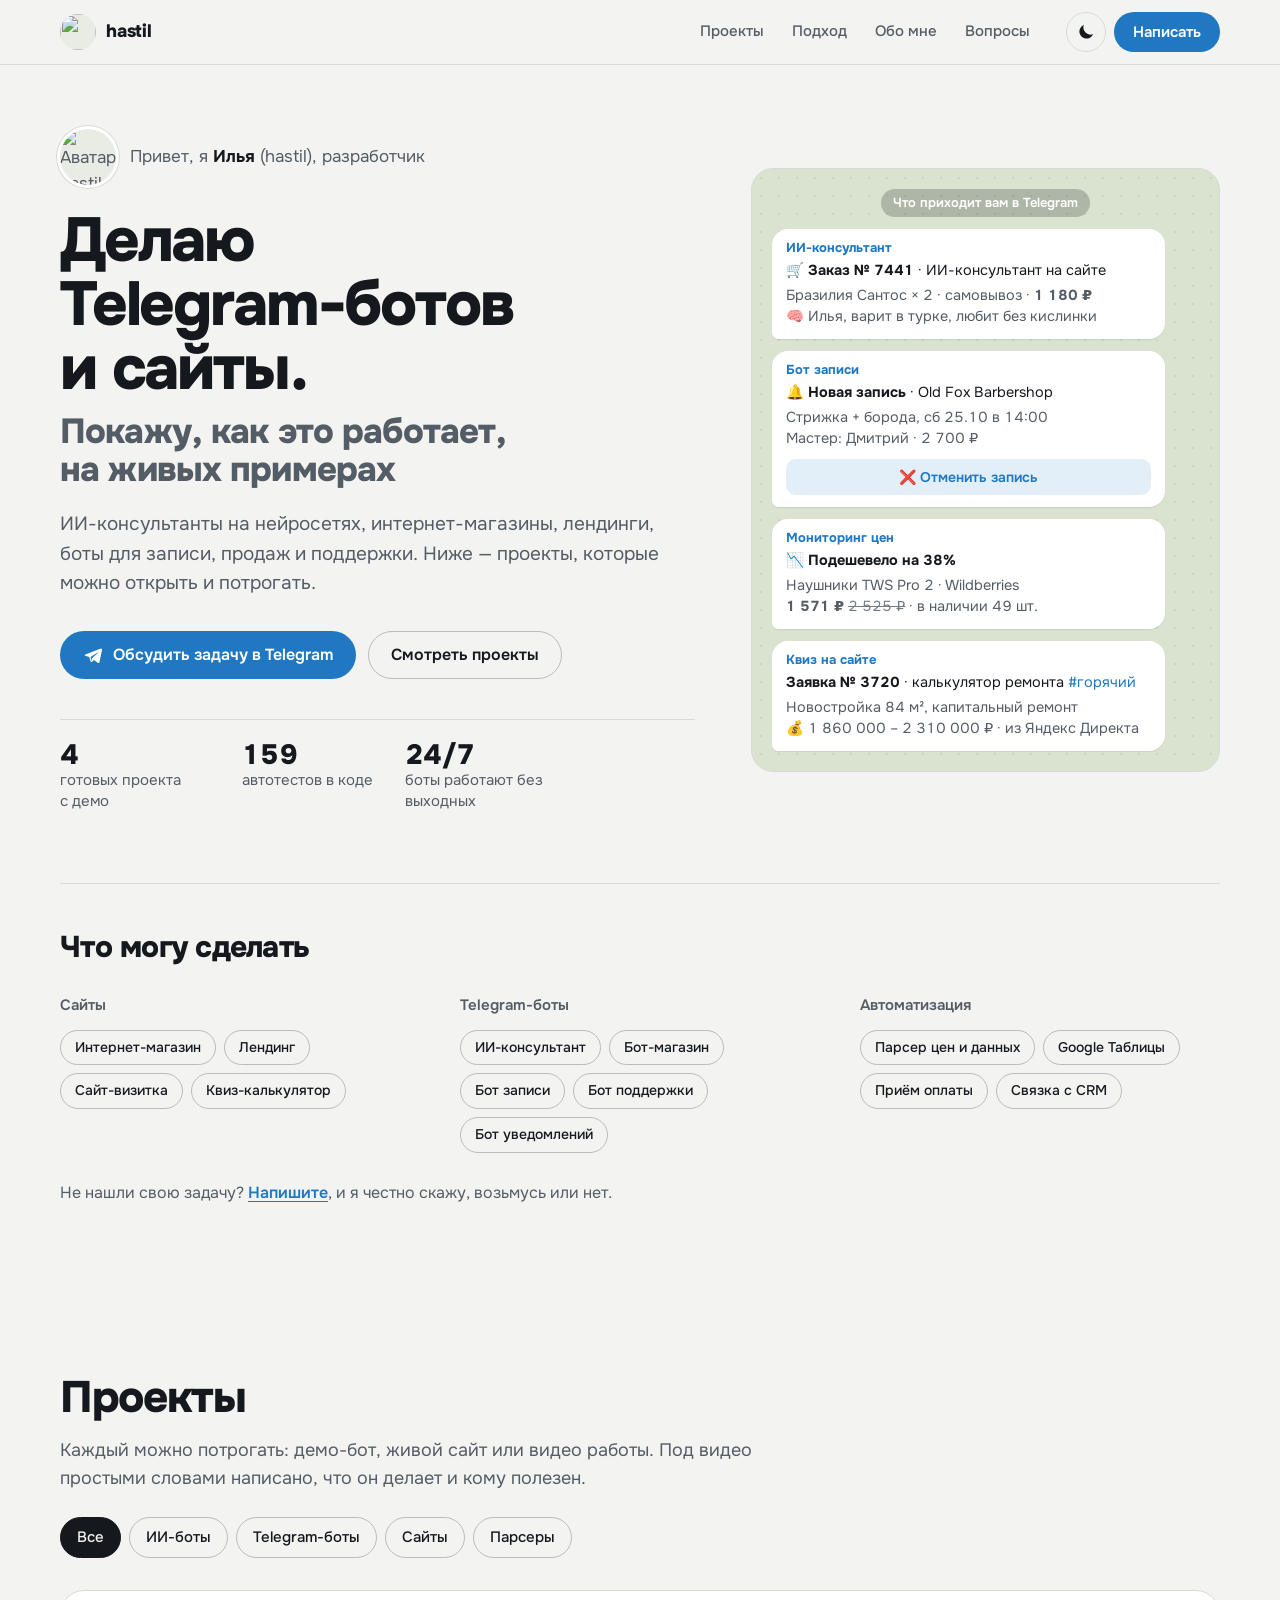
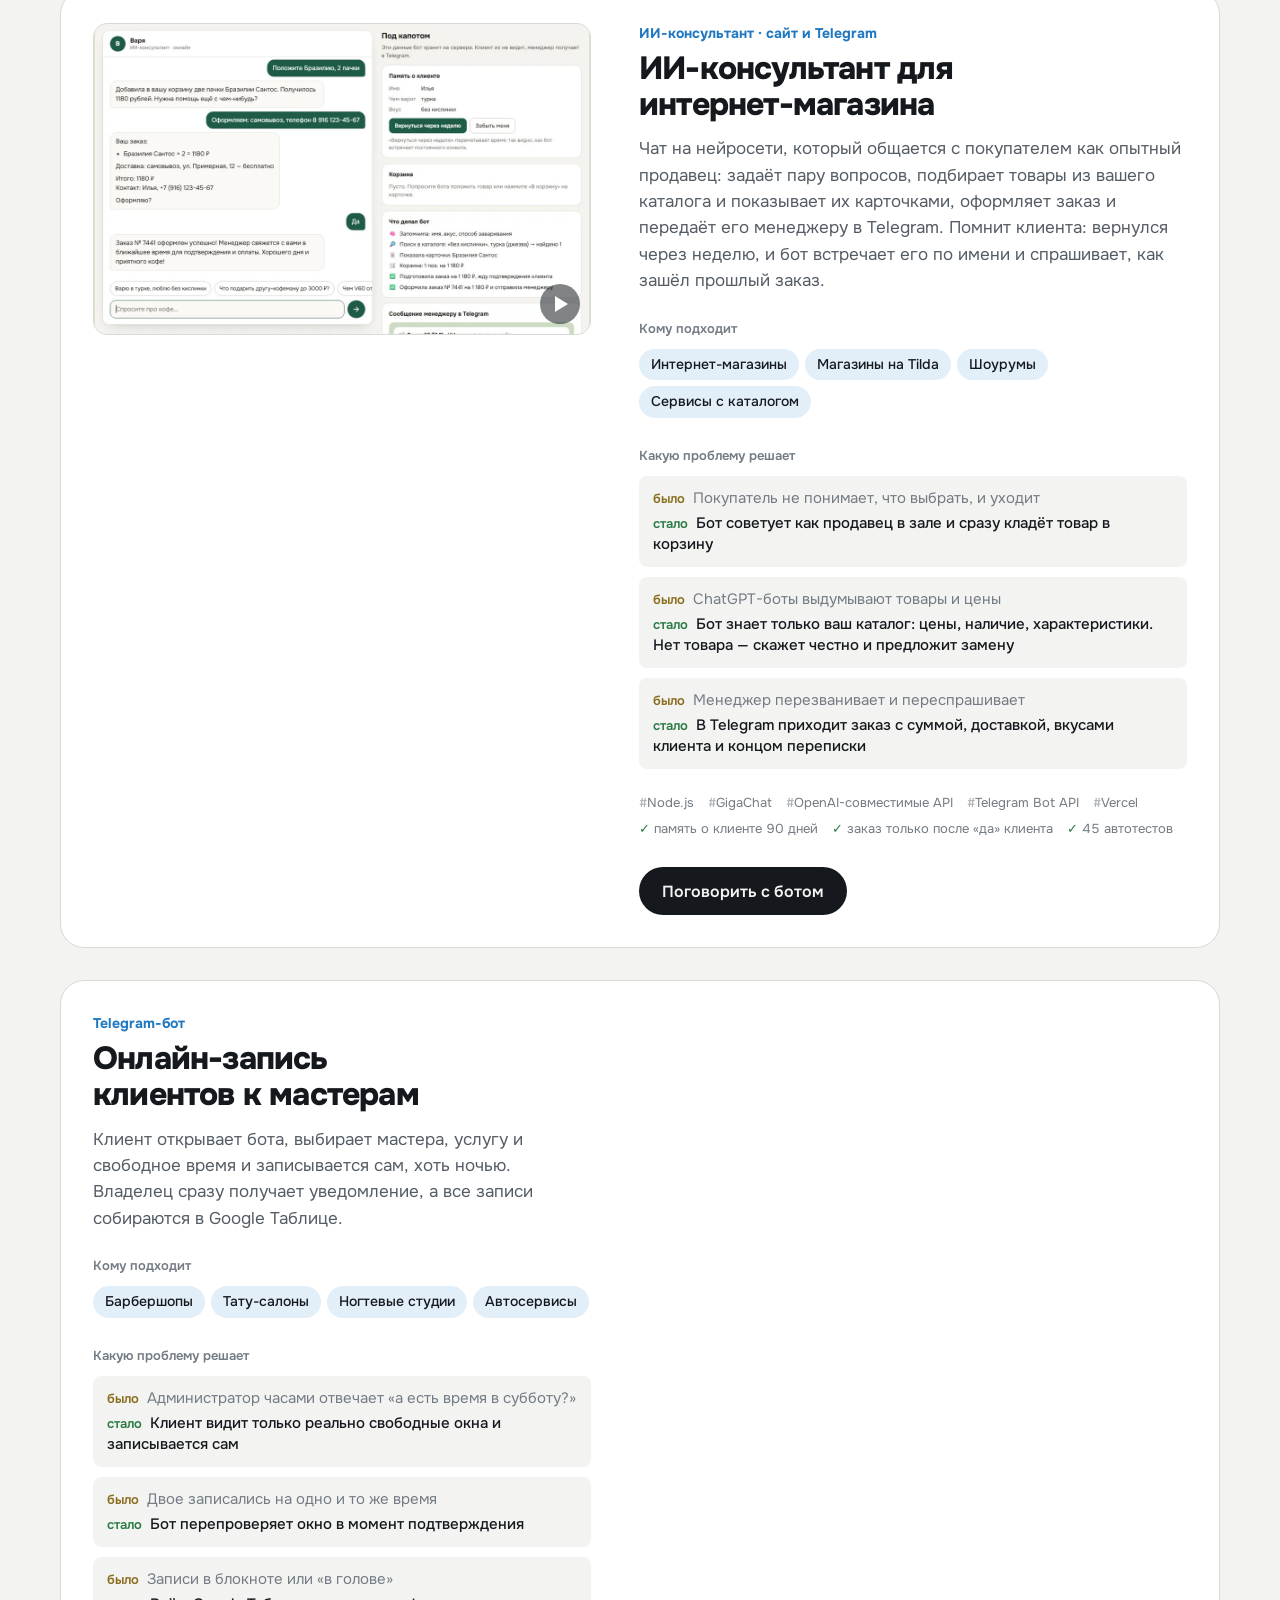
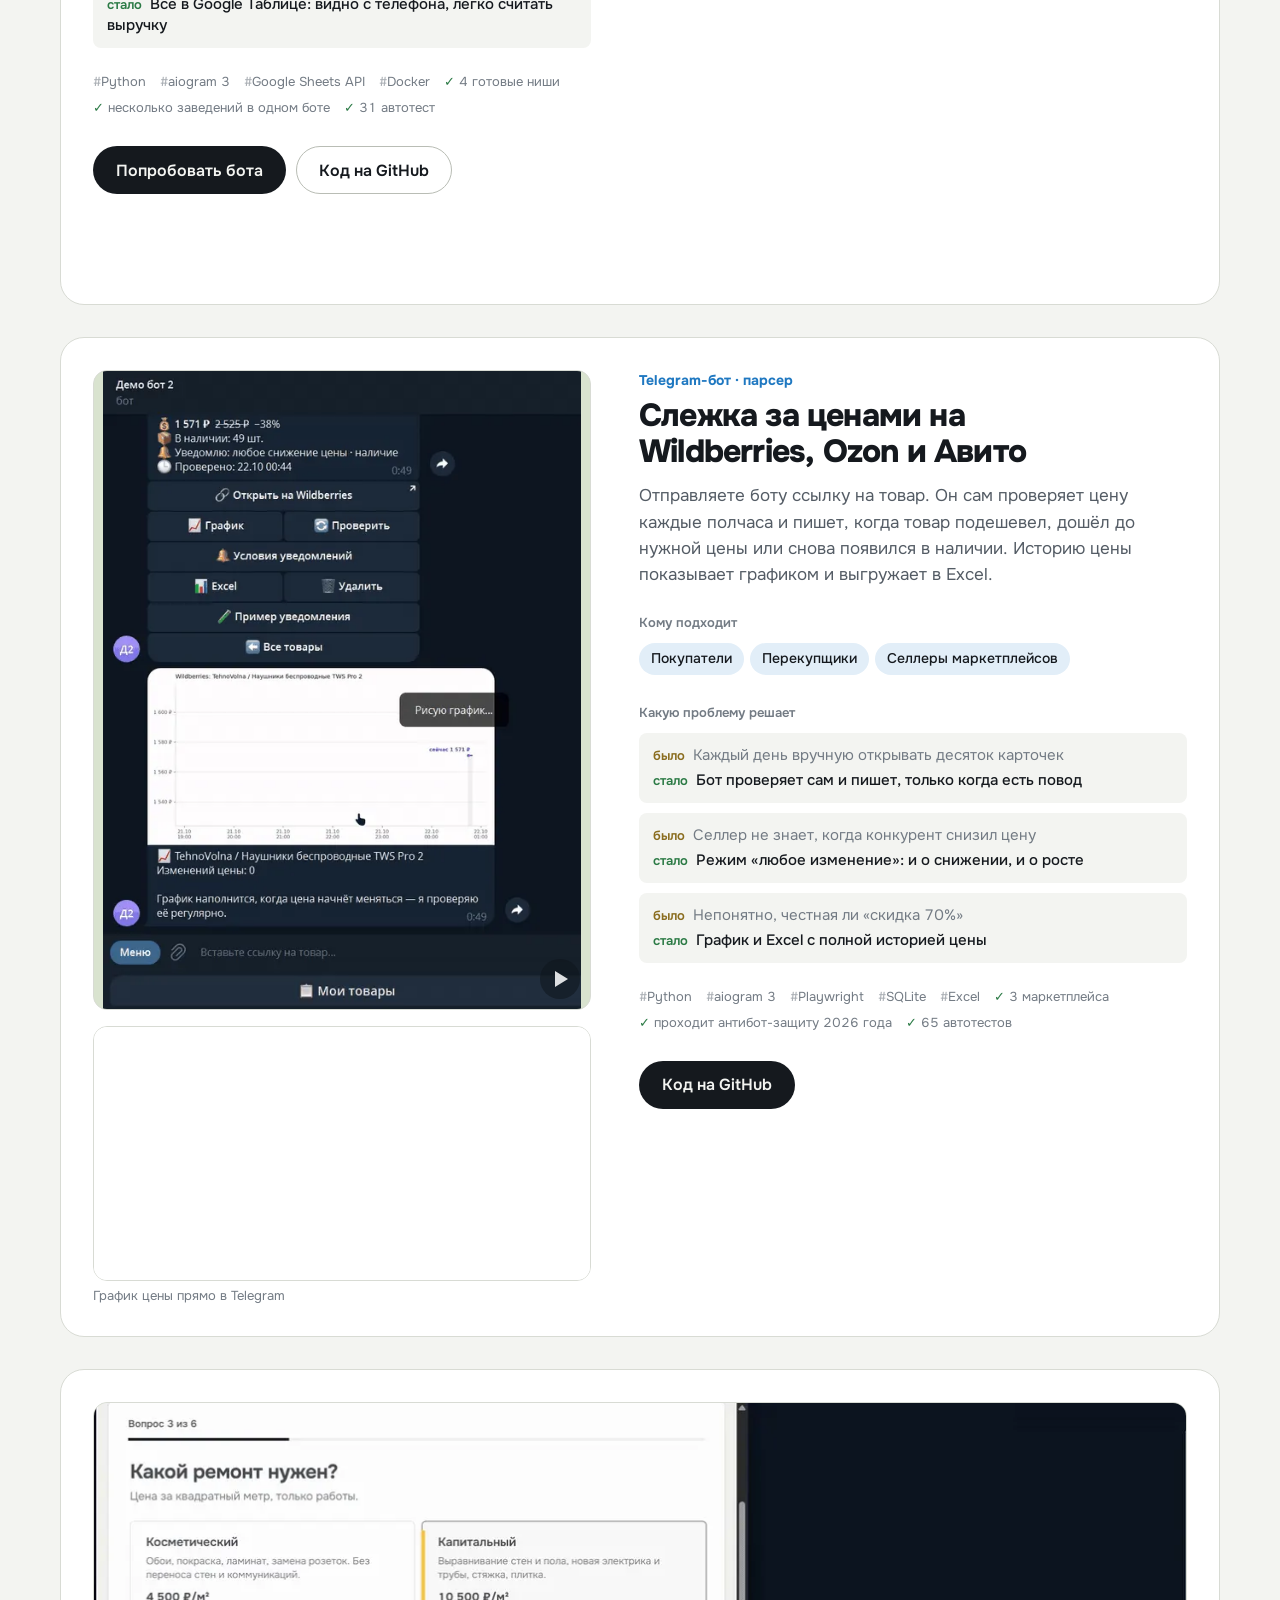
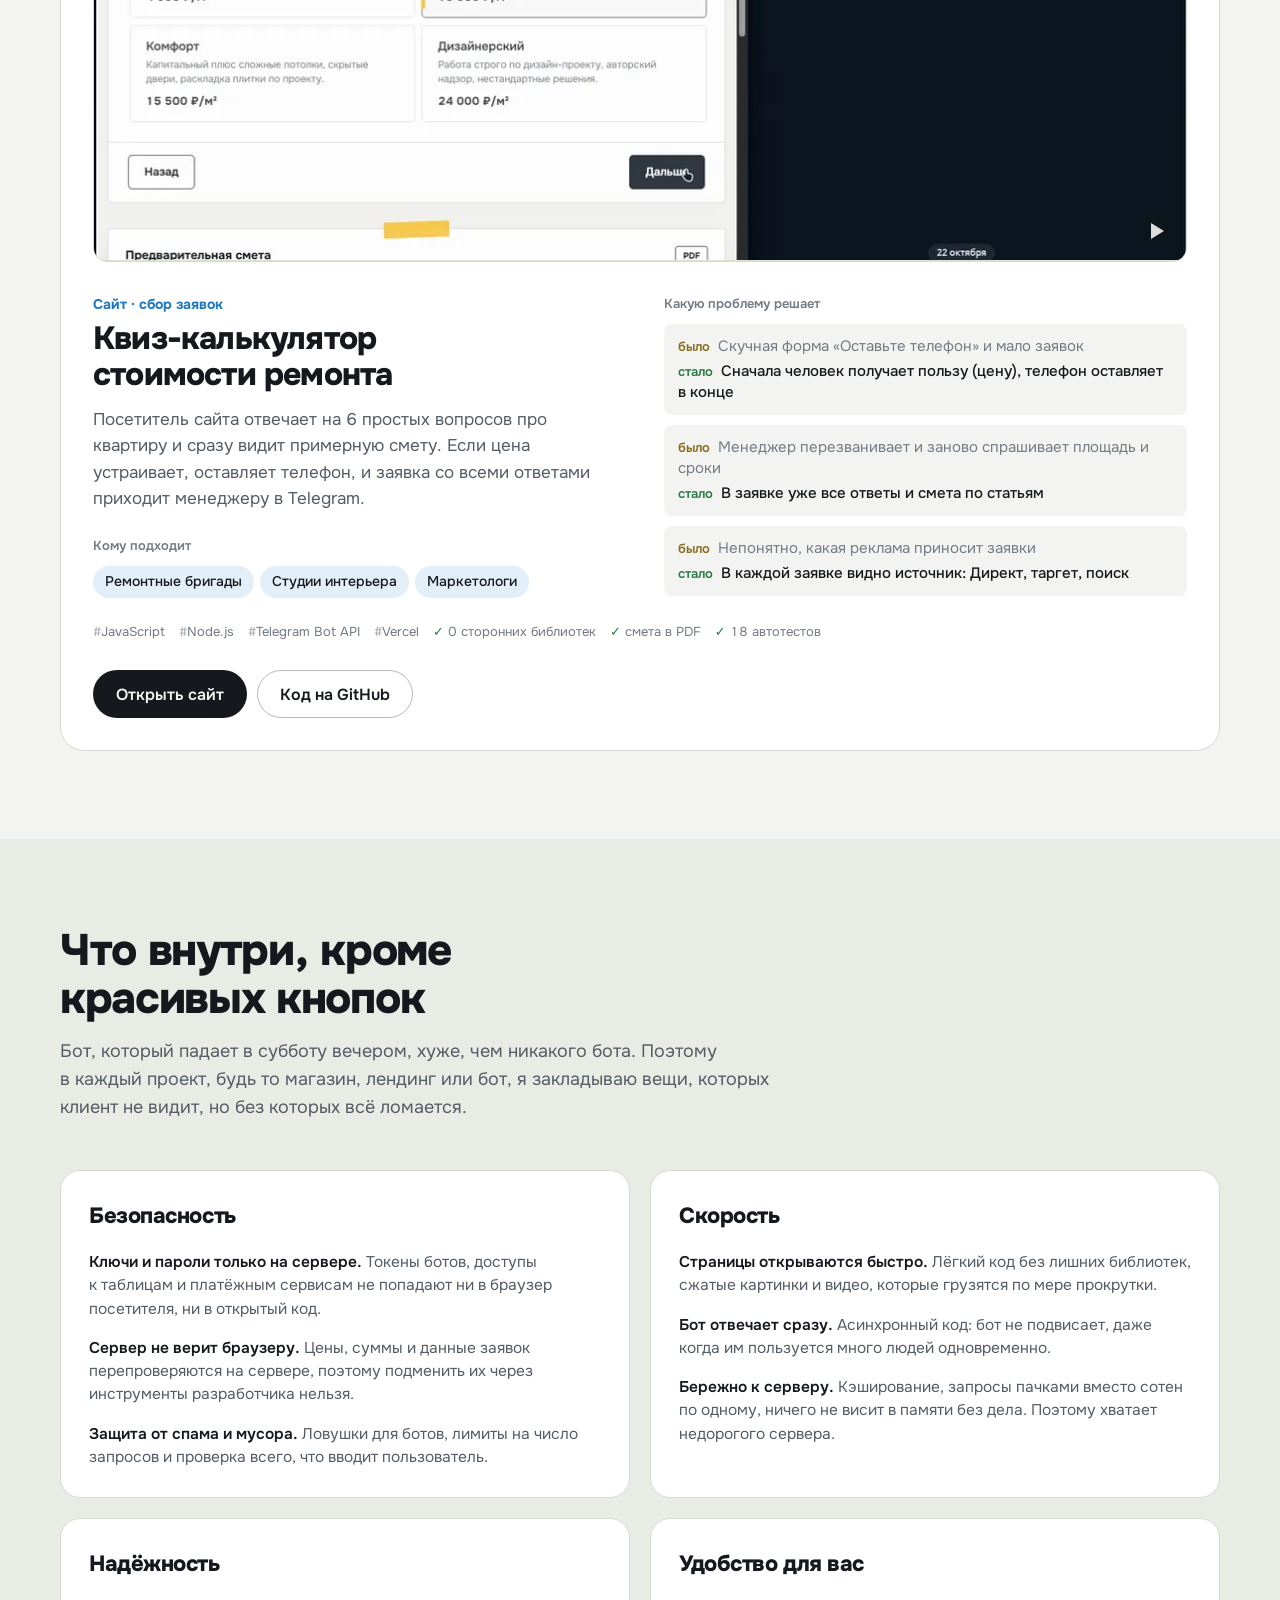
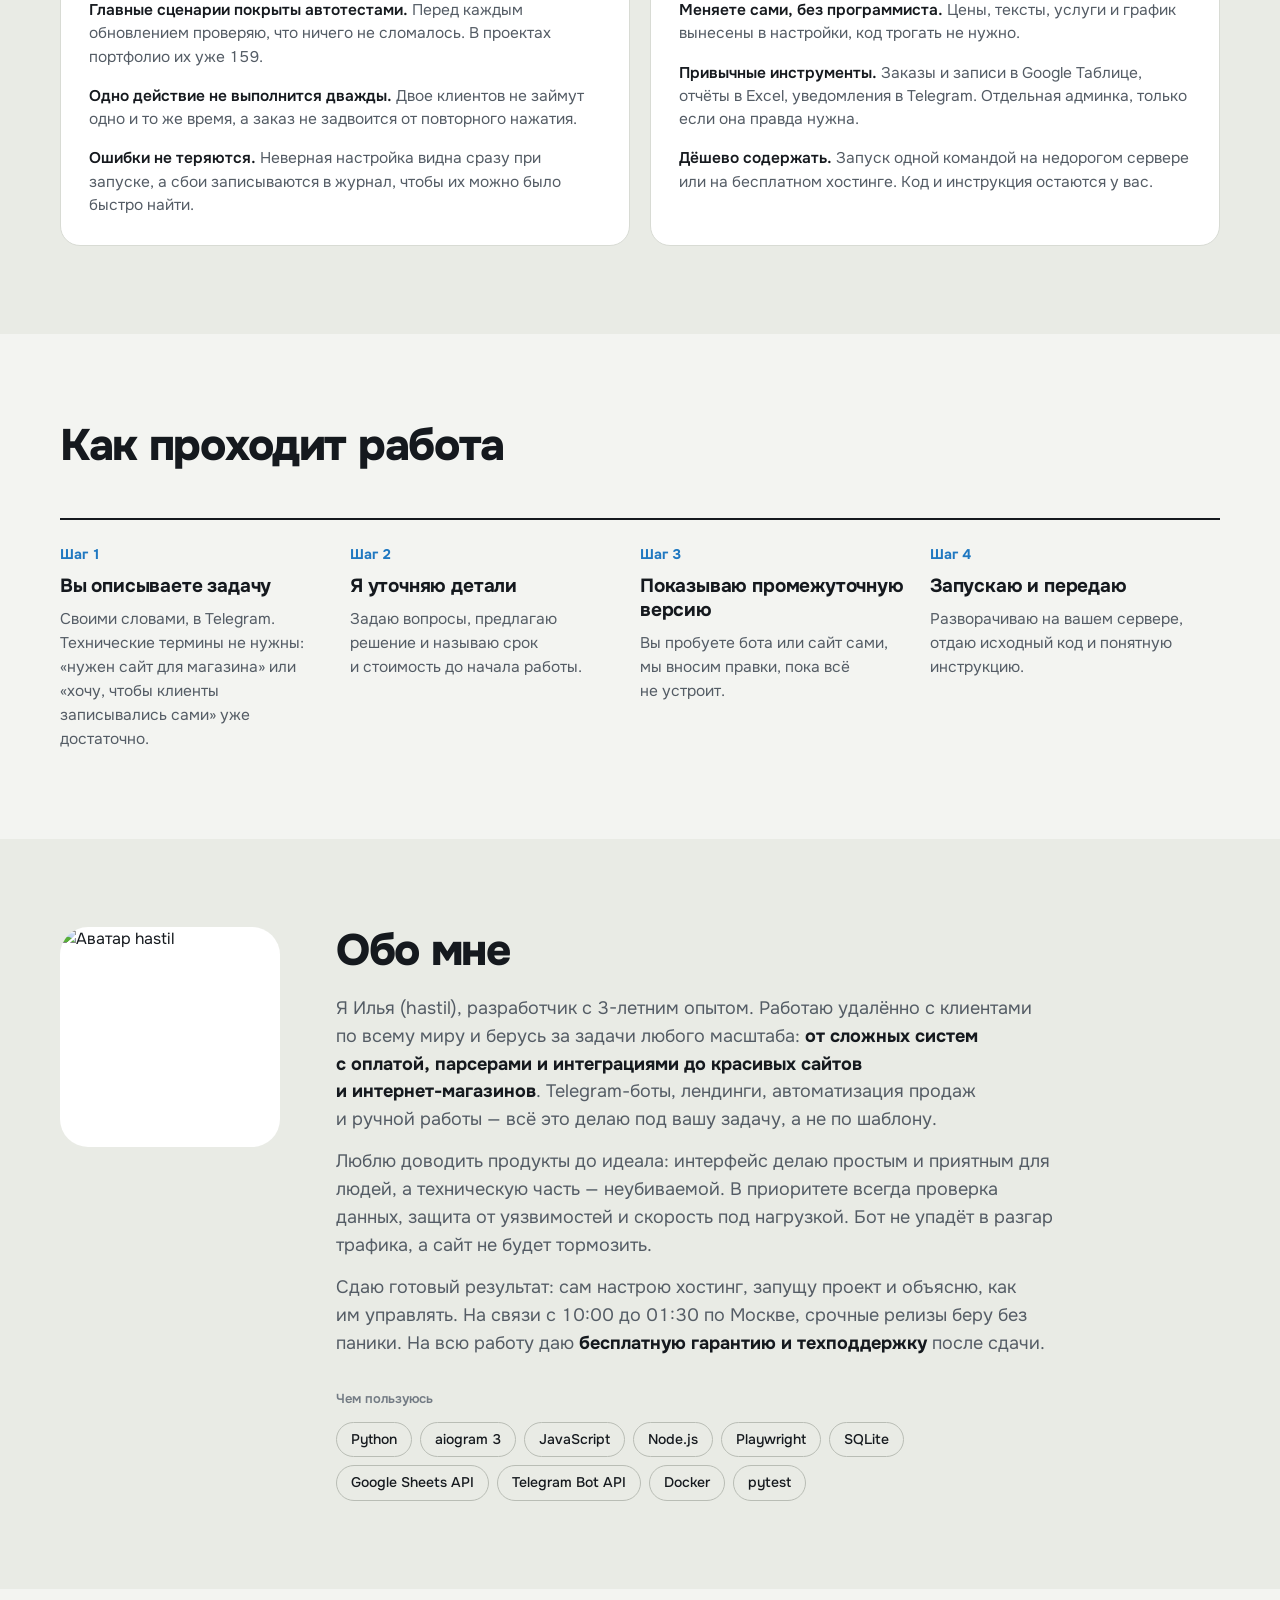
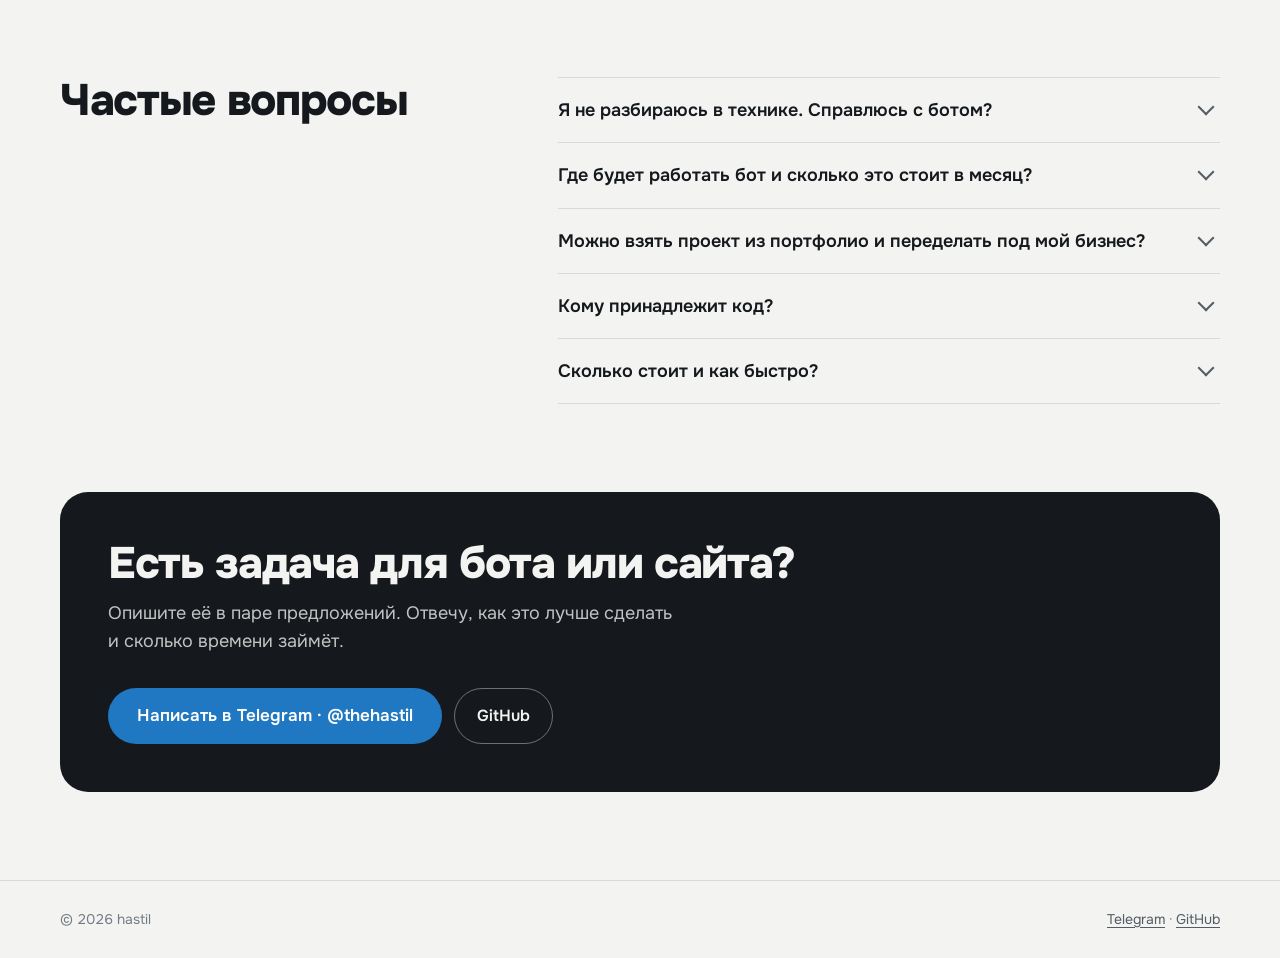
==== commit 3c982029: "Новый проект: ИИ-консультант для интернет-магазина Карточка с видео, категория «ИИ-боты» в фильтре, " ====
--- a/index.html
+++ b/index.html
@@ -9,7 +9,7 @@
   <meta name="referrer" content="strict-origin-when-cross-origin">
 
   <title>hastil — Telegram-боты и сайты на заказ</title>
-  <meta name="description" content="Делаю Telegram-ботов и сайты под ключ: интернет-магазины, лендинги, боты для записи, продаж и поддержки, парсеры. Портфолио с живыми демо и исходным кодом.">
+  <meta name="description" content="Делаю Telegram-ботов и сайты под ключ: ИИ-консультанты на нейросетях, интернет-магазины, лендинги, боты для записи, продаж и поддержки, парсеры. Портфолио с живыми демо и исходным кодом.">
   <meta name="theme-color" content="#f3f4f1" media="(prefers-color-scheme: light)">
   <meta name="theme-color" content="#0f151c" media="(prefers-color-scheme: dark)">
   <meta name="color-scheme" content="light dark">
@@ -20,7 +20,7 @@
   <meta property="og:locale" content="ru_RU">
   <meta property="og:url" content="https://hastilkas.github.io/">
   <meta property="og:title" content="hastil — Telegram-боты и сайты на заказ">
-  <meta property="og:description" content="Интернет-магазины, лендинги, боты для записи, продаж и поддержки. Проекты с живыми демо, которые можно открыть и потрогать.">
+  <meta property="og:description" content="ИИ-консультанты, интернет-магазины, лендинги, боты для записи и продаж. Проекты с живыми демо, которые можно открыть и потрогать.">
   <meta property="og:image" content="https://hastilkas.github.io/assets/img/og.png">
   <meta property="og:image:width" content="1200">
   <meta property="og:image:height" content="630">
@@ -66,7 +66,7 @@
           <span>Привет, я <b>Илья</b> (hastil), разработчик</span>
         </p>
         <h1>Делаю <span class="nowrap">Telegram-ботов</span> и&nbsp;сайты. <span class="hero__h1-note">Покажу, как это работает, на&nbsp;живых примерах</span></h1>
-        <p class="hero__lead">Интернет-магазины, лендинги, боты для записи, продаж и&nbsp;поддержки. Ниже&nbsp;— проекты, которые можно открыть и&nbsp;потрогать.</p>
+        <p class="hero__lead">ИИ-консультанты на&nbsp;нейросетях, интернет-магазины, лендинги, боты для записи, продаж и&nbsp;поддержки. Ниже&nbsp;— проекты, которые можно открыть и&nbsp;потрогать.</p>
         <div class="hero__cta">
           <a class="btn btn--tg" href="https://t.me/thehastil" target="_blank" rel="noopener">
             <svg viewBox="0 0 24 24" aria-hidden="true"><path d="M21.4 4.2 2.9 11.3c-1.3.5-1.2 1.2-.2 1.5l4.7 1.5 1.8 5.6c.2.6.4.8.8.8.4 0 .6-.2.9-.5l2.3-2.2 4.8 3.5c.9.5 1.5.2 1.7-.8l3.1-14.6c.3-1.3-.5-1.9-1.4-1.5zM9 14.4l9.2-5.8c.4-.3.8-.1.5.2l-7.9 7.1-.3 3.3L9 14.4z"/></svg>
@@ -75,8 +75,8 @@
           <a class="btn btn--ghost" href="#projects">Смотреть проекты</a>
         </div>
         <ul class="hero__facts" aria-label="Коротко в цифрах">
-          <li><b data-count="projects">3</b> <span data-label="projects">готовых проекта</span> с&nbsp;демо</li>
-          <li><b data-count="tests">114</b> <span data-label="tests">автотестов</span> в&nbsp;коде</li>
+          <li><b data-count="projects">4</b> <span data-label="projects">готовых проекта</span> с&nbsp;демо</li>
+          <li><b data-count="tests">159</b> <span data-label="tests">автотестов</span> в&nbsp;коде</li>
           <li><b>24/7</b> боты работают без выходных</li>
         </ul>
       </div>
@@ -84,6 +84,10 @@
       <!-- Справа: что реально приходит владельцу бизнеса. Тексты взяты из проектов. -->
       <div class="hero__chat" aria-label="Примеры уведомлений, которые присылают мои проекты">
         <p class="chat__title">Что приходит вам в&nbsp;Telegram</p>
+        <div class="bubble" data-from="ИИ-консультант">
+          <p><b>🛒 Заказ №&nbsp;7441</b> · ИИ-консультант на&nbsp;сайте</p>
+          <p>Бразилия Сантос × 2 · самовывоз · <b>1&nbsp;180&nbsp;₽</b><br>🧠 Илья, варит в&nbsp;турке, любит без кислинки</p>
+        </div>
         <div class="bubble" data-from="Бот записи">
           <p><b>🔔 Новая запись</b> · Old Fox Barbershop</p>
           <p>Стрижка + борода, сб 25.10 в&nbsp;14:00<br>Мастер: Дмитрий · 2&nbsp;700&nbsp;₽</p>
@@ -115,7 +119,7 @@
           <div class="services__group">
             <h3>Telegram-боты</h3>
             <ul class="chips">
-              <li>Бот-магазин</li><li>Бот записи</li><li>Бот поддержки</li><li>Бот уведомлений</li>
+              <li>ИИ-консультант</li><li>Бот-магазин</li><li>Бот записи</li><li>Бот поддержки</li><li>Бот уведомлений</li>
             </ul>
           </div>
           <div class="services__group">
@@ -177,7 +181,7 @@
           <article class="pillar">
             <h3>Надёжность</h3>
             <ul>
-              <li><b>Главные сценарии покрыты автотестами.</b> Перед каждым обновлением проверяю, что ничего не&nbsp;сломалось. В&nbsp;проектах портфолио их&nbsp;уже <span data-count="tests">114</span>.</li>
+              <li><b>Главные сценарии покрыты автотестами.</b> Перед каждым обновлением проверяю, что ничего не&nbsp;сломалось. В&nbsp;проектах портфолио их&nbsp;уже <span data-count="tests">159</span>.</li>
               <li><b>Одно действие не&nbsp;выполнится дважды.</b> Двое клиентов не&nbsp;займут одно и&nbsp;то&nbsp;же время, а&nbsp;заказ не&nbsp;задвоится от&nbsp;повторного нажатия.</li>
               <li><b>Ошибки не&nbsp;теряются.</b> Неверная настройка видна сразу при запуске, а&nbsp;сбои записываются в&nbsp;журнал, чтобы их можно было быстро найти.</li>
             </ul>
